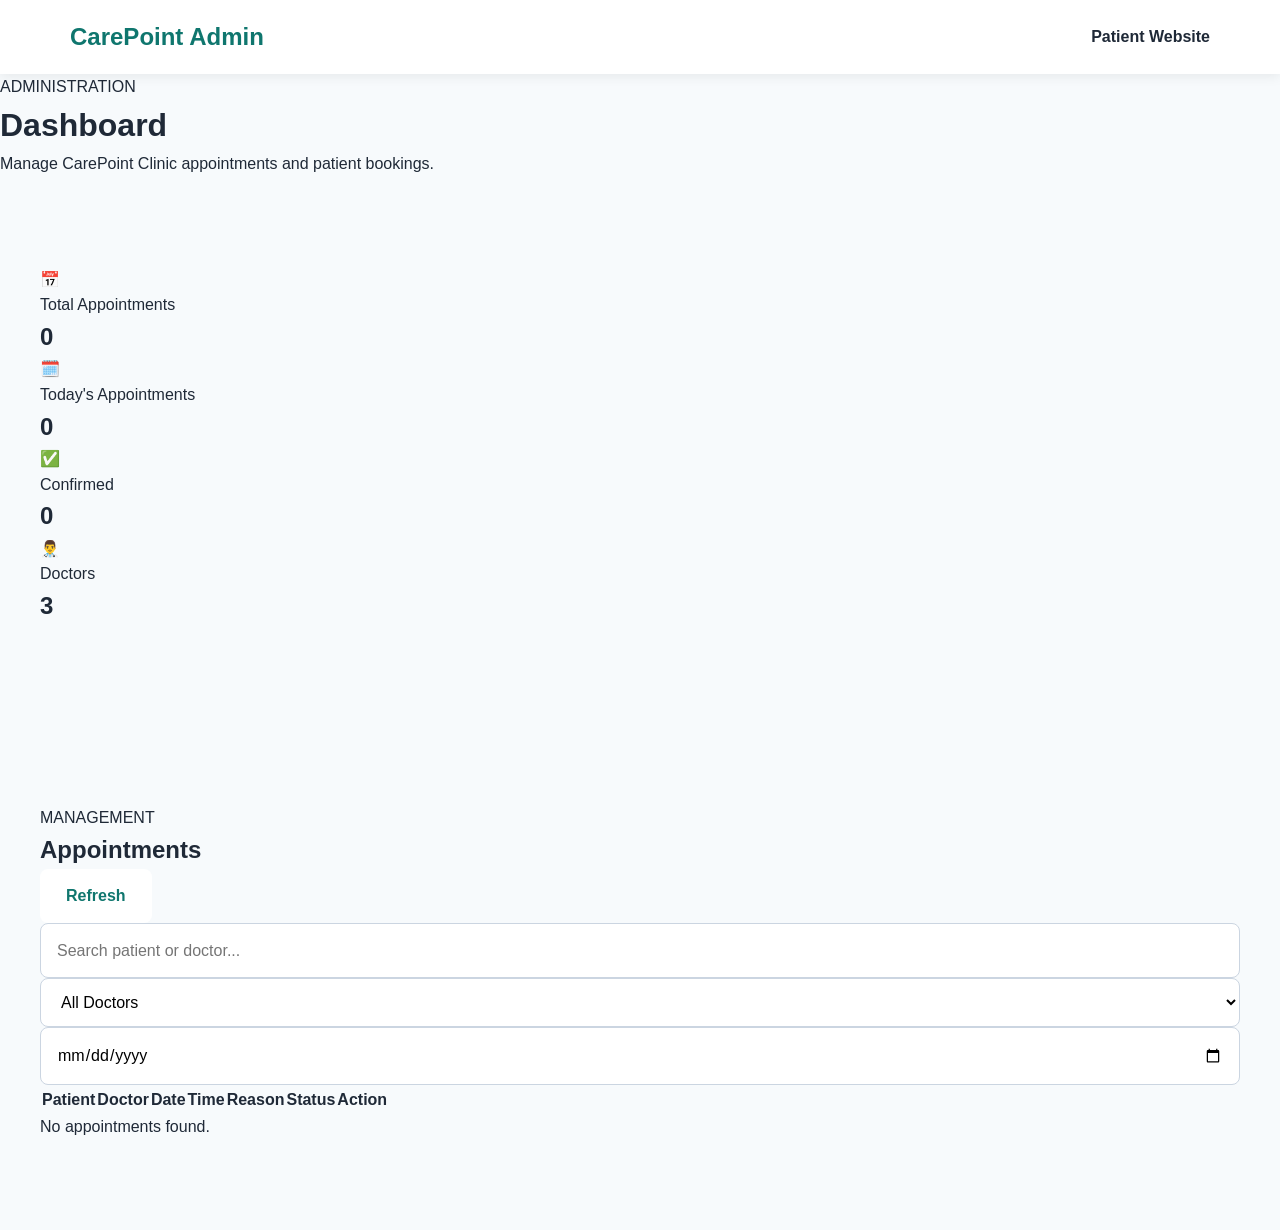
==== admin.html @ ac60ee18 "Connect admin dashboard to appointments" ====
<!DOCTYPE html>
<html lang="en">

<head>

    <meta charset="UTF-8">

    <meta
        name="viewport"
        content="width=device-width, initial-scale=1.0"
    >

    <title>CarePoint Admin Dashboard</title>

    <link
        rel="stylesheet"
        href="style.css"
    >

</head>


<body>


    <!-- ==========================================
         ADMIN NAVIGATION
    =========================================== -->

    <header>

        <nav class="navbar">

            <div class="logo">
                CarePoint Admin
            </div>


            <ul class="nav-links">

                <li>
                    <a href="index.html">
                        Patient Website
                    </a>
                </li>

            </ul>

        </nav>

    </header>



    <!-- ==========================================
         ADMIN DASHBOARD
    =========================================== -->

    <main class="admin-dashboard">


        <!-- PAGE HEADER -->

        <div class="admin-header">

            <div>

                <p>
                    ADMINISTRATION
                </p>

                <h1>
                    Dashboard
                </h1>

                <p>
                    Manage CarePoint Clinic appointments
                    and patient bookings.
                </p>

            </div>

        </div>



        <!-- ======================================
             STATISTICS
        ======================================= -->

        <section class="stats-grid">


            <!-- TOTAL -->

            <div class="stat-card">

                <div class="stat-icon">
                    📅
                </div>

                <div>

                    <p>
                        Total Appointments
                    </p>

                    <h2 id="total-appointments">
                        0
                    </h2>

                </div>

            </div>



            <!-- TODAY -->

            <div class="stat-card">

                <div class="stat-icon">
                    🗓️
                </div>

                <div>

                    <p>
                        Today's Appointments
                    </p>

                    <h2 id="today-appointments">
                        0
                    </h2>

                </div>

            </div>



            <!-- CONFIRMED -->

            <div class="stat-card">

                <div class="stat-icon">
                    ✅
                </div>

                <div>

                    <p>
                        Confirmed
                    </p>

                    <h2 id="confirmed-appointments">
                        0
                    </h2>

                </div>

            </div>



            <!-- DOCTORS -->

            <div class="stat-card">

                <div class="stat-icon">
                    👨‍⚕️
                </div>

                <div>

                    <p>
                        Doctors
                    </p>

                    <h2>
                        3
                    </h2>

                </div>

            </div>


        </section>



        <!-- ======================================
             APPOINTMENTS
        ======================================= -->

        <section class="admin-appointments">


            <div class="admin-section-header">

                <div>

                    <p>
                        MANAGEMENT
                    </p>

                    <h2>
                        Appointments
                    </h2>

                </div>


                <button
                    id="refresh-appointments"
                    class="btn"
                    type="button"
                >
                    Refresh
                </button>

            </div>



            <!-- SEARCH -->

            <div class="admin-controls">

                <input
                    type="text"
                    id="appointment-search"
                    placeholder="Search patient or doctor..."
                >


                <select id="doctor-filter">

                    <option value="">
                        All Doctors
                    </option>

                    <option value="Dr. Sarah Johnson">
                        Dr. Sarah Johnson
                    </option>

                    <option value="Dr. Michael Brown">
                        Dr. Michael Brown
                    </option>

                    <option value="Dr. Emily Williams">
                        Dr. Emily Williams
                    </option>

                </select>


                <input
                    type="date"
                    id="date-filter"
                >

            </div>



            <!-- APPOINTMENT TABLE -->

            <div class="table-container">

                <table>

                    <thead>

                        <tr>

                            <th>
                                Patient
                            </th>

                            <th>
                                Doctor
                            </th>

                            <th>
                                Date
                            </th>

                            <th>
                                Time
                            </th>

                            <th>
                                Reason
                            </th>

                            <th>
                                Status
                            </th>

                            <th>
                                Action
                            </th>

                        </tr>

                    </thead>


                    <tbody id="admin-appointments-list">

                    </tbody>

                </table>


                <div
                    id="admin-no-appointments"
                    class="admin-empty"
                >

                    <p>
                        No appointments found.
                    </p>

                </div>

            </div>


        </section>


    </main>



    <!-- ==========================================
         JAVASCRIPT
    =========================================== -->

    <script src="admin.js"></script>

</body>

</html>
---- style.css ----
/* ==============================
   GLOBAL
================================ */

* {
    margin: 0;
    padding: 0;
    box-sizing: border-box;
}

html {
    scroll-behavior: smooth;
}

body {
    font-family: Arial, Helvetica, sans-serif;
    line-height: 1.6;
    background: #f7fafc;
    color: #1f2937;
}

a {
    text-decoration: none;
    color: inherit;
}

button,
input,
select,
textarea {
    font: inherit;
}


/* ==============================
   NAVBAR
================================ */

header {
    background: white;
    position: sticky;
    top: 0;
    z-index: 1000;
    box-shadow: 0 2px 12px rgba(0, 0, 0, 0.08);
}

.navbar {
    max-width: 1200px;
    margin: auto;
    padding: 18px 30px;

    display: flex;
    align-items: center;
    justify-content: space-between;
}

.logo {
    font-size: 24px;
    font-weight: 800;
    color: #0f766e;
}

.nav-links {
    list-style: none;

    display: flex;
    gap: 28px;
}

.nav-links a {
    font-weight: 600;
    transition: 0.3s;
}

.nav-links a:hover {
    color: #0f766e;
}


/* ==============================
   HERO
================================ */

.hero {
    min-height: 620px;

    display: flex;
    align-items: center;

    background:
        linear-gradient(
            rgba(15, 118, 110, 0.88),
            rgba(13, 148, 136, 0.88)
        );

    color: white;
}

.hero-content {
    max-width: 1200px;
    width: 100%;
    margin: auto;
    padding: 80px 30px;
}

.hero-content p:first-child {
    font-size: 14px;
    font-weight: bold;
    letter-spacing: 2px;
    margin-bottom: 20px;
}

.hero h1 {
    font-size: clamp(42px, 7vw, 76px);
    line-height: 1.05;
    margin-bottom: 25px;
}

.hero-content p:nth-of-type(2) {
    max-width: 600px;
    font-size: 19px;
    margin-bottom: 35px;
}


/* ==============================
   BUTTON
================================ */

.btn {
    display: inline-block;

    padding: 14px 26px;

    border: none;
    border-radius: 8px;

    background: white;
    color: #0f766e;

    font-weight: 700;

    cursor: pointer;

    transition: 0.3s;
}

.btn:hover {
    transform: translateY(-2px);
    box-shadow: 0 8px 20px rgba(0, 0, 0, 0.15);
}


/* ==============================
   SECTIONS
================================ */

section {
    padding: 90px 30px;
}

section > * {
    max-width: 1200px;
    margin-left: auto;
    margin-right: auto;
}

.section-title {
    text-align: center;
    margin-bottom: 50px;
}

.section-title p {
    color: #0f766e;
    font-size: 13px;
    font-weight: 800;
    letter-spacing: 2px;
    margin-bottom: 8px;
}

.section-title h2 {
    font-size: 38px;
}


/* ==============================
   DOCTORS
================================ */

#doctors {
    background: white;
}

.doctors-grid {
    display: grid;

    grid-template-columns:
        repeat(3, 1fr);

    gap: 25px;
}

.doctor-card {
    padding: 30px;

    background: #f8fafc;

    border-radius: 14px;

    border: 1px solid #e5e7eb;

    transition: 0.3s;
}

.doctor-card:hover {
    transform: translateY(-6px);

    box-shadow:
        0 12px 30px rgba(0, 0, 0, 0.08);
}

.doctor-card h3 {
    font-size: 22px;
    margin-bottom: 10px;
}

.doctor-card p {
    margin-bottom: 7px;
    color: #64748b;
}


/* ==============================
   BOOKING
================================ */

#booking {
    background: #f1f5f9;
}

#booking-form {
    max-width: 850px;

    padding: 40px;

    background: white;

    border-radius: 16px;

    box-shadow:
        0 15px 40px rgba(0, 0, 0, 0.08);
}

#booking-form > div {
    margin-bottom: 22px;
}

label {
    display: block;

    margin-bottom: 8px;

    font-weight: 700;
}

input,
select,
textarea {
    width: 100%;

    padding: 14px 16px;

    border: 1px solid #cbd5e1;

    border-radius: 8px;

    outline: none;

    background: white;

    transition: 0.2s;
}

input:focus,
select:focus,
textarea:focus {
    border-color: #0f766e;

    box-shadow:
        0 0 0 3px rgba(15, 118, 110, 0.1);
}

textarea {
    min-height: 120px;
    resize: vertical;
}

#booking-form .btn {
    background: #0f766e;
    color: white;
    width: 100%;
}

#booking-form .btn:hover {
    background: #115e59;
}


/* ==============================
   APPOINTMENTS
================================ */

#appointments {
    background: white;
}

#appointments-list {
    max-width: 850px;
}

/* ==============================
   APPOINTMENT CARDS
================================ */

#appointments {
    background: #ffffff;
}

#appointments-list {
    max-width: 900px;
    margin: 0 auto;
}

.appointment-card {
    position: relative;

    padding: 30px;

    margin-bottom: 20px;

    background: #ffffff;

    border: 1px solid #e2e8f0;

    border-radius: 16px;

    box-shadow:
        0 8px 25px rgba(0, 0, 0, 0.06);

    transition:
        transform 0.25s ease,
        box-shadow 0.25s ease;
}

.appointment-card:hover {
    transform: translateY(-3px);

    box-shadow:
        0 14px 35px rgba(0, 0, 0, 0.09);
}


/* Appointment header */

.appointment-card h3 {
    margin-bottom: 18px;

    font-size: 24px;

    color: #0f172a;
}


/* Appointment information */

.appointment-card p {
    margin-bottom: 9px;

    color: #475569;
}

.appointment-card strong {
    color: #1e293b;
}


/* Status */

.appointment-status {
    display: inline-block;

    margin-bottom: 20px;

    padding: 6px 12px;

    border-radius: 999px;

    background: #dcfce7;

    color: #166534;

    font-size: 13px;

    font-weight: 700;
}


/* Buttons */

.appointment-card button {
    margin-top: 18px;

    padding: 10px 16px;

    border: none;

    border-radius: 8px;

    cursor: pointer;

    font-weight: 700;

    transition: 0.2s;
}

.appointment-card button:hover {
    transform: translateY(-2px);
}

.edit-btn {
    margin-right: 8px;

    background: #e0f2fe;

    color: #0369a1;
}

.cancel-btn {
    background: #fee2e2;

    color: #b91c1c;
}


/* Mobile */

@media (max-width: 600px) {

    .appointment-card {
        padding: 22px;
    }

    .appointment-card button {
        width: 100%;
        margin-right: 0;
    }

}

.appointment-card h3 {
    margin-bottom: 12px;

    font-size: 22px;
}

.appointment-card p {
    margin-bottom: 6px;

    color: #475569;
}


/* ==============================
   EDIT / CANCEL
================================ */

.edit-btn,
.cancel-btn {
    margin-top: 18px;
    margin-right: 8px;

    padding: 10px 16px;

    border: none;

    border-radius: 7px;

    cursor: pointer;

    font-weight: 600;
}

.edit-btn {
    background: #e0f2fe;
    color: #0369a1;
}

.cancel-btn {
    background: #fee2e2;
    color: #b91c1c;
}

.edit-btn:hover,
.cancel-btn:hover {
    transform: translateY(-1px);
}


/* ==============================
   RESPONSIVE
================================ */

@media (max-width: 800px) {

    .navbar {
        flex-direction: column;
        gap: 15px;
    }

    .nav-links {
        gap: 15px;
        flex-wrap: wrap;
        justify-content: center;
    }

    .hero {
        min-height: 520px;
    }

    .doctors-grid {
        grid-template-columns: 1fr;
    }

    section {
        padding: 65px 20px;
    }

    #booking-form {
        padding: 25px;
    }

}


@media (max-width: 500px) {

    .hero h1 {
        font-size: 42px;
    }

    .hero-content p:nth-of-type(2) {
        font-size: 16px;
    }

    .section-title h2 {
        font-size: 30px;
    }

    .nav-links {
        font-size: 14px;
    }

}/* ==============================
   FOOTER
================================ */

.footer {
    background: #0f172a;
    color: white;
    padding: 60px 30px 20px;
}

.footer-content {
    max-width: 1200px;
    margin: auto;

    display: grid;
    grid-template-columns: 2fr 1fr 1fr;
    gap: 50px;
}

.footer h3 {
    font-size: 24px;
    margin-bottom: 15px;
}

.footer h4 {
    margin-bottom: 15px;
}

.footer p {
    color: #cbd5e1;
    margin-bottom: 8px;
}

.footer-links {
    display: flex;
    flex-direction: column;
    gap: 8px;
}

.footer-links a {
    color: #cbd5e1;
    transition: 0.2s;
}

.footer-links a:hover {
    color: white;
}

.footer-bottom {
    max-width: 1200px;
    margin: 40px auto 0;

    padding-top: 20px;

    border-top: 1px solid #334155;

    text-align: center;
}

@media (max-width: 700px) {

    .footer-content {
        grid-template-columns: 1fr;
        gap: 30px;
    }

}/* ==============================
   CONFIRMATION MESSAGE
================================ */

.confirmation-message {
    max-width: 850px;

    margin: 0 auto 40px;

    padding: 25px;

    background: #ecfdf5;

    border: 1px solid #a7f3d0;

    border-left: 5px solid #059669;

    border-radius: 10px;

    color: #065f46;

    display: none;
}

.confirmation-message.show {
    display: block;
}

.confirmation-message h3 {
    margin-bottom: 10px;
    font-size: 22px;
}

.confirmation-message p {
    margin-bottom: 6px;
}.error-message {
    display: block;
    margin-top: 6px;
    font-size: 13px;
    color: #dc2626;
}

.input-error {
    border-color: #dc2626 !important;
}

.input-success {
    border-color: #16a34a !important;
}/* ==============================
   DOCTORS SECTION
================================ */

.doctors-section {
    padding: 90px 8%;
    background: #f8fafc;
}

.section-description {
    max-width: 600px;
    margin: 10px auto 0;
    color: #64748b;
}


/* Doctors grid */

.doctors-grid {
    display: grid;

    grid-template-columns:
        repeat(3, 1fr);

    gap: 25px;

    max-width: 1100px;

    margin: 50px auto 0;
}


/* Doctor card */

.doctor-card {
    background: #ffffff;

    padding: 30px;

    border-radius: 18px;

    border: 1px solid #e2e8f0;

    box-shadow:
        0 10px 30px
        rgba(0, 0, 0, 0.05);

    transition:
        transform 0.25s ease,
        box-shadow 0.25s ease;
}

.doctor-card:hover {

    transform:
        translateY(-6px);

    box-shadow:
        0 18px 40px
        rgba(0, 0, 0, 0.10);
}


/* Doctor icon */

.doctor-icon {

    width: 70px;

    height: 70px;

    display: flex;

    align-items: center;

    justify-content: center;

    margin-bottom: 20px;

    border-radius: 50%;

    background: #e0f2fe;

    font-size: 35px;
}


/* Doctor name */

.doctor-card h3 {

    margin-bottom: 6px;

    font-size: 22px;

    color: #0f172a;
}


/* Specialty */

.doctor-specialty {

    margin-bottom: 20px;

    font-weight: 600;

    color: #0284c7;
}


/* Doctor details */

.doctor-details {

    margin-bottom: 25px;
}

.doctor-details p {

    margin-bottom: 10px;

    color: #475569;

    font-size: 14px;
}


/* Book button */

.doctor-button {

    display: inline-block;

    padding: 11px 18px;

    border-radius: 8px;

    text-decoration: none;

    background: #0284c7;

    color: white;

    font-weight: 600;

    transition: 0.2s ease;
}

.doctor-button:hover {

    transform:
        translateY(-2px);

    background: #0369a1;
}


/* Mobile */

@media (max-width: 900px) {

    .doctors-grid {

        grid-template-columns:
            repeat(2, 1fr);

    }

}


@media (max-width: 600px) {

    .doctors-section {

        padding: 70px 5%;

    }

    .doctors-grid {

        grid-template-columns:
            1fr;

    }

    .doctor-card {

        padding: 25px;

    }

}
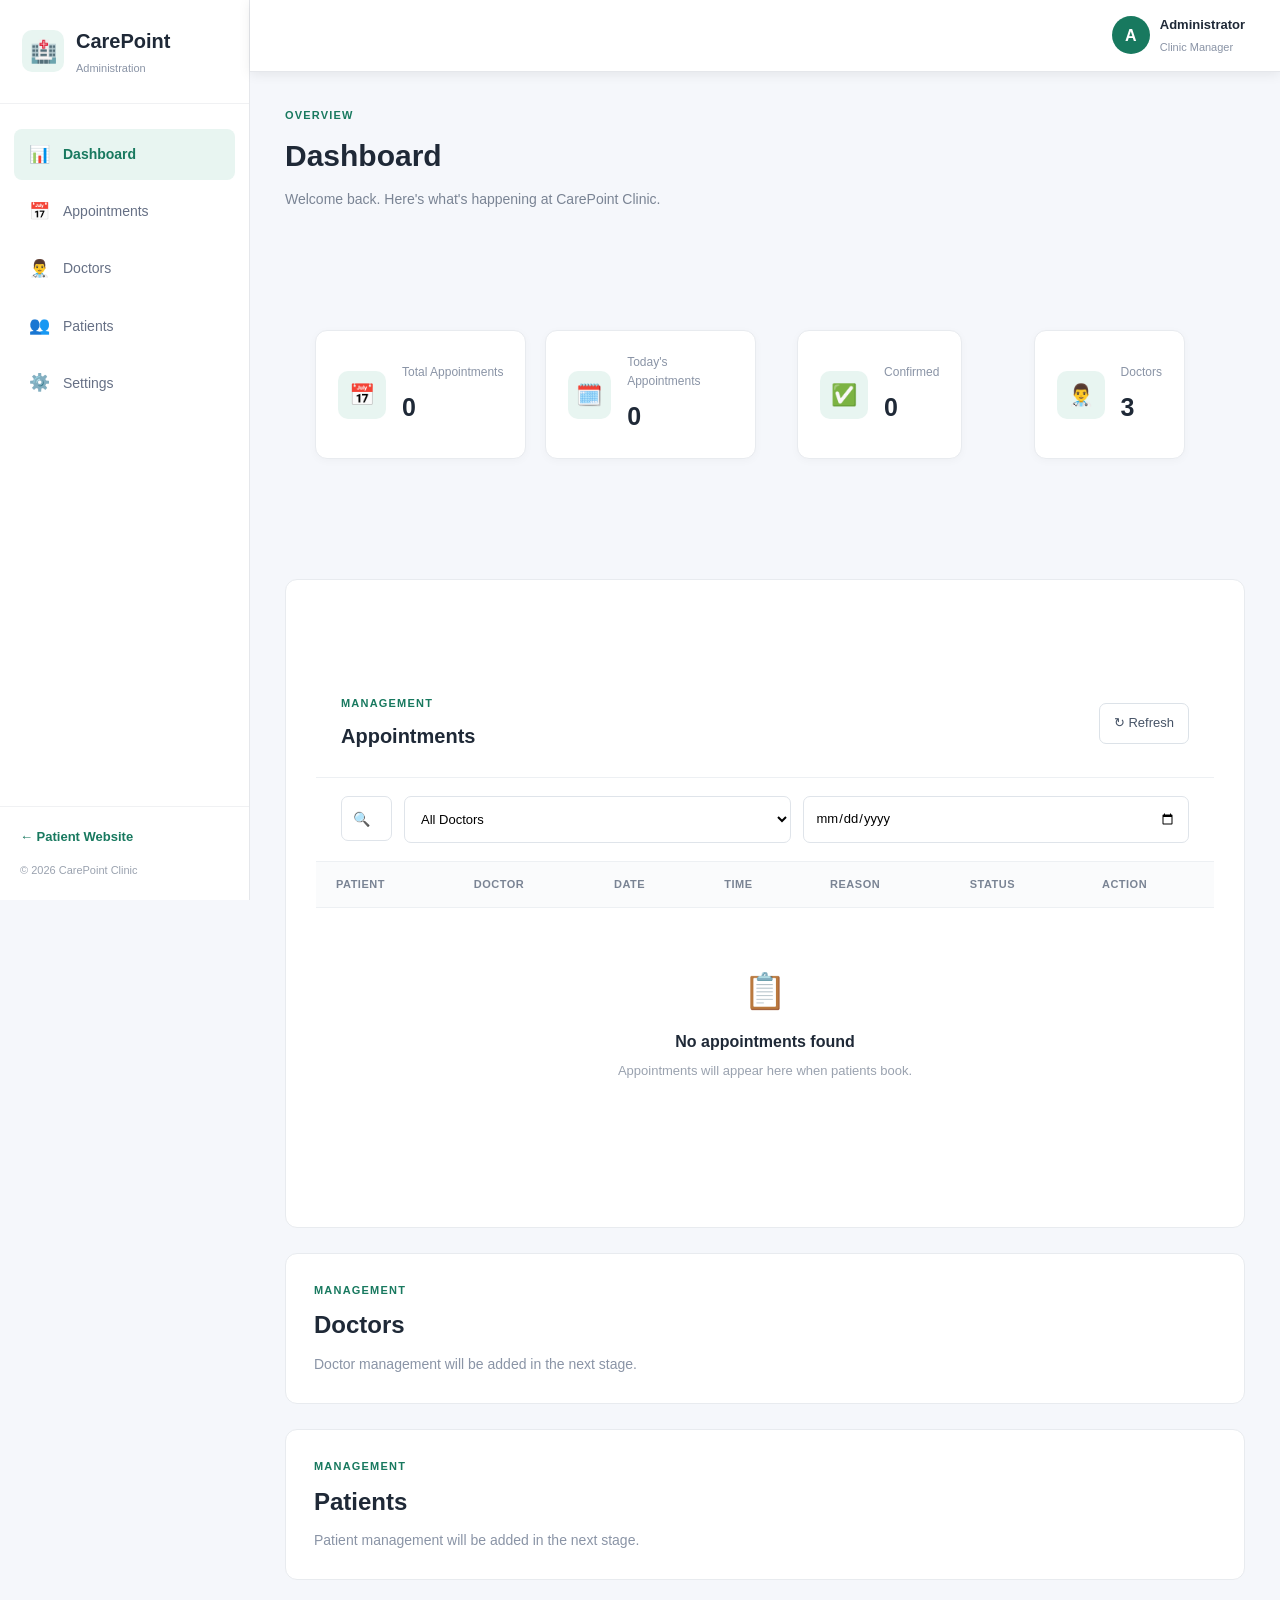
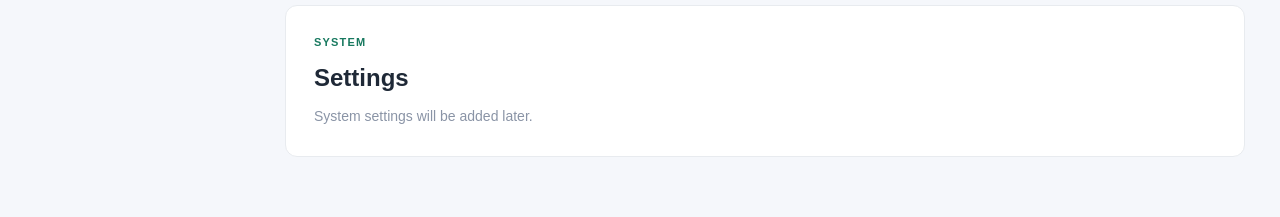
==== commit e76fdb90: "Add interactive admin navigation" ====
--- a/admin.html
+++ b/admin.html
@@ -10,7 +10,9 @@
         content="width=device-width, initial-scale=1.0"
     >
 
-    <title>CarePoint Admin Dashboard</title>
+    <title>
+        CarePoint Admin Dashboard
+    </title>
 
     <link
         rel="stylesheet"
@@ -20,319 +22,598 @@
 </head>
 
 
-<body>
+<body class="admin-page">
 
 
     <!-- ==========================================
-         ADMIN NAVIGATION
+         ADMIN LAYOUT
     =========================================== -->
 
-    <header>
-
-        <nav class="navbar">
-
-            <div class="logo">
-                CarePoint Admin
+    <div class="admin-layout">
+
+
+        <!-- ======================================
+             SIDEBAR
+        ======================================= -->
+
+        <aside class="admin-sidebar">
+
+
+            <!-- LOGO -->
+
+            <div class="admin-logo">
+
+                <div class="admin-logo-icon">
+                    🏥
+                </div>
+
+                <div>
+
+                    <h2>
+                        CarePoint
+                    </h2>
+
+                    <span>
+                        Administration
+                    </span>
+
+                </div>
+
             </div>
 
 
-            <ul class="nav-links">
-
-                <li>
-                    <a href="index.html">
-                        Patient Website
-                    </a>
-                </li>
-
-            </ul>
-
-        </nav>
-
-    </header>
-
-
-
-    <!-- ==========================================
-         ADMIN DASHBOARD
-    =========================================== -->
-
-    <main class="admin-dashboard">
-
-
-        <!-- PAGE HEADER -->
-
-        <div class="admin-header">
-
-            <div>
+
+            <!-- NAVIGATION -->
+
+            <nav class="admin-nav">
+
+
+                <a
+                    href="#dashboard"
+                    class="admin-nav-link active"
+                >
+
+                    <span>
+                        📊
+                    </span>
+
+                    Dashboard
+
+                </a>
+
+
+                <a
+                    href="#appointments"
+                    class="admin-nav-link"
+                >
+
+                    <span>
+                        📅
+                    </span>
+
+                    Appointments
+
+                </a>
+
+
+                <a
+                    href="#doctors"
+                    class="admin-nav-link"
+                >
+
+                    <span>
+                        👨‍⚕️
+                    </span>
+
+                    Doctors
+
+                </a>
+
+
+                <a
+                    href="#patients"
+                    class="admin-nav-link"
+                >
+
+                    <span>
+                        👥
+                    </span>
+
+                    Patients
+
+                </a>
+
+
+                <a
+                    href="#settings"
+                    class="admin-nav-link"
+                >
+
+                    <span>
+                        ⚙️
+                    </span>
+
+                    Settings
+
+                </a>
+
+
+            </nav>
+
+
+
+            <!-- SIDEBAR BOTTOM -->
+
+            <div class="admin-sidebar-bottom">
+
+                <a
+                    href="index.html"
+                    class="patient-site-link"
+                >
+
+                    ← Patient Website
+
+                </a>
+
 
                 <p>
-                    ADMINISTRATION
+                    © 2026 CarePoint Clinic
                 </p>
 
-                <h1>
-                    Dashboard
-                </h1>
-
-                <p>
-                    Manage CarePoint Clinic appointments
-                    and patient bookings.
-                </p>
-
             </div>
 
-        </div>
+
+        </aside>
 
 
 
         <!-- ======================================
-             STATISTICS
+             MAIN CONTENT
         ======================================= -->
 
-        <section class="stats-grid">
-
-
-            <!-- TOTAL -->
-
-            <div class="stat-card">
-
-                <div class="stat-icon">
-                    📅
+        <main class="admin-main">
+
+
+            <!-- ==================================
+                 TOP BAR
+            =================================== -->
+
+            <header class="admin-topbar">
+
+
+                <div>
+
+                    <button
+                        class="mobile-menu-button"
+                        type="button"
+                    >
+                        ☰
+                    </button>
+
                 </div>
 
-                <div>
-
-                    <p>
-                        Total Appointments
-                    </p>
-
-                    <h2 id="total-appointments">
-                        0
-                    </h2>
+
+                <div class="admin-profile">
+
+                    <div class="admin-avatar">
+                        A
+                    </div>
+
+                    <div>
+
+                        <strong>
+                            Administrator
+                        </strong>
+
+                        <span>
+                            Clinic Manager
+                        </span>
+
+                    </div>
 
                 </div>
 
-            </div>
-
-
-
-            <!-- TODAY -->
-
-            <div class="stat-card">
-
-                <div class="stat-icon">
-                    🗓️
+
+            </header>
+
+
+
+            <!-- ==================================
+                 DASHBOARD CONTENT
+            =================================== -->
+
+            <div
+                id="dashboard"
+                class="admin-content"
+            >
+
+
+                <!-- PAGE INTRO -->
+
+                <div class="admin-welcome">
+
+                    <div>
+
+                        <p class="admin-label">
+                            OVERVIEW
+                        </p>
+
+                        <h1>
+                            Dashboard
+                        </h1>
+
+                        <p>
+                            Welcome back. Here's what's
+                            happening at CarePoint Clinic.
+                        </p>
+
+                    </div>
+
                 </div>
 
-                <div>
-
-                    <p>
-                        Today's Appointments
-                    </p>
-
-                    <h2 id="today-appointments">
-                        0
-                    </h2>
-
-                </div>
-
-            </div>
-
-
-
-            <!-- CONFIRMED -->
-
-            <div class="stat-card">
-
-                <div class="stat-icon">
-                    ✅
-                </div>
-
-                <div>
-
-                    <p>
-                        Confirmed
-                    </p>
-
-                    <h2 id="confirmed-appointments">
-                        0
-                    </h2>
-
-                </div>
-
-            </div>
-
-
-
-            <!-- DOCTORS -->
-
-            <div class="stat-card">
-
-                <div class="stat-icon">
-                    👨‍⚕️
-                </div>
-
-                <div>
-
-                    <p>
-                        Doctors
-                    </p>
-
-                    <h2>
-                        3
-                    </h2>
-
-                </div>
-
-            </div>
-
-
-        </section>
-
-
-
-        <!-- ======================================
-             APPOINTMENTS
-        ======================================= -->
-
-        <section class="admin-appointments">
-
-
-            <div class="admin-section-header">
-
-                <div>
-
-                    <p>
+
+
+                <!-- ==================================
+                     STATISTICS
+                =================================== -->
+
+                <section class="stats-grid">
+
+
+                    <!-- TOTAL -->
+
+                    <div class="stat-card">
+
+                        <div class="stat-card-icon">
+                            📅
+                        </div>
+
+                        <div class="stat-card-info">
+
+                            <span>
+                                Total Appointments
+                            </span>
+
+                            <h2 id="total-appointments">
+                                0
+                            </h2>
+
+                        </div>
+
+                    </div>
+
+
+
+                    <!-- TODAY -->
+
+                    <div class="stat-card">
+
+                        <div class="stat-card-icon">
+                            🗓️
+                        </div>
+
+                        <div class="stat-card-info">
+
+                            <span>
+                                Today's Appointments
+                            </span>
+
+                            <h2 id="today-appointments">
+                                0
+                            </h2>
+
+                        </div>
+
+                    </div>
+
+
+
+                    <!-- CONFIRMED -->
+
+                    <div class="stat-card">
+
+                        <div class="stat-card-icon">
+                            ✅
+                        </div>
+
+                        <div class="stat-card-info">
+
+                            <span>
+                                Confirmed
+                            </span>
+
+                            <h2 id="confirmed-appointments">
+                                0
+                            </h2>
+
+                        </div>
+
+                    </div>
+
+
+
+                    <!-- DOCTORS -->
+
+                    <div class="stat-card">
+
+                        <div class="stat-card-icon">
+                            👨‍⚕️
+                        </div>
+
+                        <div class="stat-card-info">
+
+                            <span>
+                                Doctors
+                            </span>
+
+                            <h2>
+                                3
+                            </h2>
+
+                        </div>
+
+                    </div>
+
+
+                </section>
+
+
+
+                <!-- ==================================
+                     APPOINTMENTS
+                =================================== -->
+
+                <section
+                    id="appointments"
+                    class="admin-panel"
+                >
+
+
+                    <!-- PANEL HEADER -->
+
+                    <div class="admin-panel-header">
+
+                        <div>
+
+                            <p class="admin-label">
+                                MANAGEMENT
+                            </p>
+
+                            <h2>
+                                Appointments
+                            </h2>
+
+                        </div>
+
+
+                        <button
+                            id="refresh-appointments"
+                            class="admin-refresh-btn"
+                            type="button"
+                        >
+                            ↻ Refresh
+                        </button>
+
+                    </div>
+
+
+
+                    <!-- CONTROLS -->
+
+                    <div class="admin-controls">
+
+
+                        <div class="search-box">
+
+                            <span>
+                                🔍
+                            </span>
+
+                            <input
+                                type="text"
+                                id="appointment-search"
+                                placeholder="Search patient, doctor or reason..."
+                            >
+
+                        </div>
+
+
+                        <select
+                            id="doctor-filter"
+                        >
+
+                            <option value="">
+                                All Doctors
+                            </option>
+
+                            <option value="Dr. Sarah Johnson">
+                                Dr. Sarah Johnson
+                            </option>
+
+                            <option value="Dr. Michael Brown">
+                                Dr. Michael Brown
+                            </option>
+
+                            <option value="Dr. Emily Williams">
+                                Dr. Emily Williams
+                            </option>
+
+                        </select>
+
+
+                        <input
+                            type="date"
+                            id="date-filter"
+                        >
+
+
+                    </div>
+
+
+
+                    <!-- TABLE -->
+
+                    <div class="table-container">
+
+                        <table>
+
+                            <thead>
+
+                                <tr>
+
+                                    <th>
+                                        Patient
+                                    </th>
+
+                                    <th>
+                                        Doctor
+                                    </th>
+
+                                    <th>
+                                        Date
+                                    </th>
+
+                                    <th>
+                                        Time
+                                    </th>
+
+                                    <th>
+                                        Reason
+                                    </th>
+
+                                    <th>
+                                        Status
+                                    </th>
+
+                                    <th>
+                                        Action
+                                    </th>
+
+                                </tr>
+
+                            </thead>
+
+
+                            <tbody
+                                id="admin-appointments-list"
+                            >
+
+                            </tbody>
+
+                        </table>
+
+
+                        <div
+                            id="admin-no-appointments"
+                            class="admin-empty"
+                        >
+
+                            <div>
+                                📋
+                            </div>
+
+                            <h3>
+                                No appointments found
+                            </h3>
+
+                            <p>
+                                Appointments will appear
+                                here when patients book.
+                            </p>
+
+                        </div>
+
+                    </div>
+
+
+                </section>
+
+
+
+                <!-- ==================================
+                     DOCTORS
+                =================================== -->
+
+                <section
+                    id="doctors"
+                    class="admin-panel admin-coming-soon"
+                >
+
+                    <p class="admin-label">
                         MANAGEMENT
                     </p>
 
                     <h2>
-                        Appointments
+                        Doctors
                     </h2>
 
-                </div>
-
-
-                <button
-                    id="refresh-appointments"
-                    class="btn"
-                    type="button"
-                >
-                    Refresh
-                </button>
+                    <p>
+                        Doctor management will be added
+                        in the next stage.
+                    </p>
+
+                </section>
+
+
+
+                <!-- ==================================
+                     PATIENTS
+                =================================== -->
+
+                <section
+                    id="patients"
+                    class="admin-panel admin-coming-soon"
+                >
+
+                    <p class="admin-label">
+                        MANAGEMENT
+                    </p>
+
+                    <h2>
+                        Patients
+                    </h2>
+
+                    <p>
+                        Patient management will be added
+                        in the next stage.
+                    </p>
+
+                </section>
+
+
+
+                <!-- ==================================
+                     SETTINGS
+                =================================== -->
+
+                <section
+                    id="settings"
+                    class="admin-panel admin-coming-soon"
+                >
+
+                    <p class="admin-label">
+                        SYSTEM
+                    </p>
+
+                    <h2>
+                        Settings
+                    </h2>
+
+                    <p>
+                        System settings will be added
+                        later.
+                    </p>
+
+                </section>
+
 
             </div>
 
 
-
-            <!-- SEARCH -->
-
-            <div class="admin-controls">
-
-                <input
-                    type="text"
-                    id="appointment-search"
-                    placeholder="Search patient or doctor..."
-                >
-
-
-                <select id="doctor-filter">
-
-                    <option value="">
-                        All Doctors
-                    </option>
-
-                    <option value="Dr. Sarah Johnson">
-                        Dr. Sarah Johnson
-                    </option>
-
-                    <option value="Dr. Michael Brown">
-                        Dr. Michael Brown
-                    </option>
-
-                    <option value="Dr. Emily Williams">
-                        Dr. Emily Williams
-                    </option>
-
-                </select>
-
-
-                <input
-                    type="date"
-                    id="date-filter"
-                >
-
-            </div>
-
-
-
-            <!-- APPOINTMENT TABLE -->
-
-            <div class="table-container">
-
-                <table>
-
-                    <thead>
-
-                        <tr>
-
-                            <th>
-                                Patient
-                            </th>
-
-                            <th>
-                                Doctor
-                            </th>
-
-                            <th>
-                                Date
-                            </th>
-
-                            <th>
-                                Time
-                            </th>
-
-                            <th>
-                                Reason
-                            </th>
-
-                            <th>
-                                Status
-                            </th>
-
-                            <th>
-                                Action
-                            </th>
-
-                        </tr>
-
-                    </thead>
-
-
-                    <tbody id="admin-appointments-list">
-
-                    </tbody>
-
-                </table>
-
-
-                <div
-                    id="admin-no-appointments"
-                    class="admin-empty"
-                >
-
-                    <p>
-                        No appointments found.
-                    </p>
-
-                </div>
-
-            </div>
-
-
-        </section>
-
-
-    </main>
+        </main>
+
+
+    </div>
 
 
 
--- a/style.css
+++ b/style.css
@@ -1,870 +1,1941 @@
-/* ==============================
-   GLOBAL
-================================ */
-
-* {
-    margin: 0;
-    padding: 0;
-    box-sizing: border-box;
-}
-
-html {
-    scroll-behavior: smooth;
-}
-
-body {
-    font-family: Arial, Helvetica, sans-serif;
-    line-height: 1.6;
-    background: #f7fafc;
-    color: #1f2937;
-}
-
-a {
-    text-decoration: none;
-    color: inherit;
-}
-
-button,
-input,
-select,
-textarea {
-    font: inherit;
-}
-
-
-/* ==============================
-   NAVBAR
-================================ */
-
-header {
-    background: white;
-    position: sticky;
-    top: 0;
-    z-index: 1000;
-    box-shadow: 0 2px 12px rgba(0, 0, 0, 0.08);
-}
-
-.navbar {
-    max-width: 1200px;
-    margin: auto;
-    padding: 18px 30px;
-
-    display: flex;
-    align-items: center;
-    justify-content: space-between;
-}
-
-.logo {
-    font-size: 24px;
-    font-weight: 800;
-    color: #0f766e;
-}
-
-.nav-links {
-    list-style: none;
-
-    display: flex;
-    gap: 28px;
-}
-
-.nav-links a {
-    font-weight: 600;
-    transition: 0.3s;
-}
-
-.nav-links a:hover {
-    color: #0f766e;
-}
-
-
-/* ==============================
-   HERO
-================================ */
-
-.hero {
-    min-height: 620px;
-
-    display: flex;
-    align-items: center;
-
-    background:
-        linear-gradient(
-            rgba(15, 118, 110, 0.88),
-            rgba(13, 148, 136, 0.88)
-        );
-
-    color: white;
-}
-
-.hero-content {
-    max-width: 1200px;
-    width: 100%;
-    margin: auto;
-    padding: 80px 30px;
-}
-
-.hero-content p:first-child {
-    font-size: 14px;
-    font-weight: bold;
-    letter-spacing: 2px;
-    margin-bottom: 20px;
-}
-
-.hero h1 {
-    font-size: clamp(42px, 7vw, 76px);
-    line-height: 1.05;
-    margin-bottom: 25px;
-}
-
-.hero-content p:nth-of-type(2) {
-    max-width: 600px;
-    font-size: 19px;
-    margin-bottom: 35px;
-}
-
-
-/* ==============================
-   BUTTON
-================================ */
-
-.btn {
-    display: inline-block;
-
-    padding: 14px 26px;
-
-    border: none;
-    border-radius: 8px;
-
-    background: white;
-    color: #0f766e;
-
-    font-weight: 700;
-
-    cursor: pointer;
-
-    transition: 0.3s;
-}
-
-.btn:hover {
-    transform: translateY(-2px);
-    box-shadow: 0 8px 20px rgba(0, 0, 0, 0.15);
-}
-
-
-/* ==============================
-   SECTIONS
-================================ */
-
-section {
-    padding: 90px 30px;
-}
-
-section > * {
-    max-width: 1200px;
-    margin-left: auto;
-    margin-right: auto;
-}
-
-.section-title {
-    text-align: center;
-    margin-bottom: 50px;
-}
-
-.section-title p {
-    color: #0f766e;
-    font-size: 13px;
-    font-weight: 800;
-    letter-spacing: 2px;
-    margin-bottom: 8px;
-}
-
-.section-title h2 {
-    font-size: 38px;
-}
-
-
-/* ==============================
-   DOCTORS
-================================ */
-
-#doctors {
-    background: white;
-}
-
-.doctors-grid {
-    display: grid;
-
-    grid-template-columns:
-        repeat(3, 1fr);
-
-    gap: 25px;
-}
-
-.doctor-card {
-    padding: 30px;
-
-    background: #f8fafc;
-
-    border-radius: 14px;
-
-    border: 1px solid #e5e7eb;
-
-    transition: 0.3s;
-}
-
-.doctor-card:hover {
-    transform: translateY(-6px);
-
-    box-shadow:
-        0 12px 30px rgba(0, 0, 0, 0.08);
-}
-
-.doctor-card h3 {
-    font-size: 22px;
-    margin-bottom: 10px;
-}
-
-.doctor-card p {
-    margin-bottom: 7px;
-    color: #64748b;
-}
-
-
-/* ==============================
-   BOOKING
-================================ */
-
-#booking {
-    background: #f1f5f9;
-}
-
-#booking-form {
-    max-width: 850px;
-
-    padding: 40px;
-
-    background: white;
-
-    border-radius: 16px;
-
-    box-shadow:
-        0 15px 40px rgba(0, 0, 0, 0.08);
-}
-
-#booking-form > div {
-    margin-bottom: 22px;
-}
-
-label {
-    display: block;
-
-    margin-bottom: 8px;
-
-    font-weight: 700;
-}
-
-input,
-select,
-textarea {
-    width: 100%;
-
-    padding: 14px 16px;
-
-    border: 1px solid #cbd5e1;
-
-    border-radius: 8px;
-
-    outline: none;
-
-    background: white;
-
-    transition: 0.2s;
-}
-
-input:focus,
-select:focus,
-textarea:focus {
-    border-color: #0f766e;
-
-    box-shadow:
-        0 0 0 3px rgba(15, 118, 110, 0.1);
-}
-
-textarea {
-    min-height: 120px;
-    resize: vertical;
-}
-
-#booking-form .btn {
-    background: #0f766e;
-    color: white;
-    width: 100%;
-}
-
-#booking-form .btn:hover {
-    background: #115e59;
-}
-
-
-/* ==============================
-   APPOINTMENTS
-================================ */
-
-#appointments {
-    background: white;
-}
-
-#appointments-list {
-    max-width: 850px;
-}
-
-/* ==============================
-   APPOINTMENT CARDS
-================================ */
-
-#appointments {
-    background: #ffffff;
-}
-
-#appointments-list {
-    max-width: 900px;
-    margin: 0 auto;
-}
-
-.appointment-card {
-    position: relative;
-
-    padding: 30px;
-
-    margin-bottom: 20px;
-
-    background: #ffffff;
-
-    border: 1px solid #e2e8f0;
-
-    border-radius: 16px;
-
-    box-shadow:
-        0 8px 25px rgba(0, 0, 0, 0.06);
-
-    transition:
-        transform 0.25s ease,
-        box-shadow 0.25s ease;
-}
-
-.appointment-card:hover {
-    transform: translateY(-3px);
-
-    box-shadow:
-        0 14px 35px rgba(0, 0, 0, 0.09);
-}
-
-
-/* Appointment header */
-
-.appointment-card h3 {
-    margin-bottom: 18px;
-
-    font-size: 24px;
-
-    color: #0f172a;
-}
-
-
-/* Appointment information */
-
-.appointment-card p {
-    margin-bottom: 9px;
-
-    color: #475569;
-}
-
-.appointment-card strong {
-    color: #1e293b;
-}
-
-
-/* Status */
-
-.appointment-status {
-    display: inline-block;
-
-    margin-bottom: 20px;
-
-    padding: 6px 12px;
-
-    border-radius: 999px;
-
-    background: #dcfce7;
-
-    color: #166534;
-
-    font-size: 13px;
-
-    font-weight: 700;
-}
-
-
-/* Buttons */
-
-.appointment-card button {
-    margin-top: 18px;
-
-    padding: 10px 16px;
-
-    border: none;
-
-    border-radius: 8px;
-
-    cursor: pointer;
-
-    font-weight: 700;
-
-    transition: 0.2s;
-}
-
-.appointment-card button:hover {
-    transform: translateY(-2px);
-}
-
-.edit-btn {
-    margin-right: 8px;
-
-    background: #e0f2fe;
-
-    color: #0369a1;
-}
-
-.cancel-btn {
-    background: #fee2e2;
-
-    color: #b91c1c;
-}
-
-
-/* Mobile */
-
-@media (max-width: 600px) {
-
-    .appointment-card {
-        padding: 22px;
-    }
-
-    .appointment-card button {
-        width: 100%;
-        margin-right: 0;
-    }
-
-}
-
-.appointment-card h3 {
-    margin-bottom: 12px;
-
-    font-size: 22px;
-}
-
-.appointment-card p {
-    margin-bottom: 6px;
-
-    color: #475569;
-}
-
-
-/* ==============================
-   EDIT / CANCEL
-================================ */
-
-.edit-btn,
-.cancel-btn {
-    margin-top: 18px;
-    margin-right: 8px;
-
-    padding: 10px 16px;
-
-    border: none;
-
-    border-radius: 7px;
-
-    cursor: pointer;
-
-    font-weight: 600;
-}
-
-.edit-btn {
-    background: #e0f2fe;
-    color: #0369a1;
-}
-
-.cancel-btn {
-    background: #fee2e2;
-    color: #b91c1c;
-}
-
-.edit-btn:hover,
-.cancel-btn:hover {
-    transform: translateY(-1px);
-}
-
-
-/* ==============================
-   RESPONSIVE
-================================ */
-
-@media (max-width: 800px) {
-
-    .navbar {
-        flex-direction: column;
-        gap: 15px;
-    }
-
-    .nav-links {
-        gap: 15px;
-        flex-wrap: wrap;
-        justify-content: center;
-    }
-
-    .hero {
-        min-height: 520px;
-    }
-
-    .doctors-grid {
-        grid-template-columns: 1fr;
-    }
-
-    section {
-        padding: 65px 20px;
-    }
-
-    #booking-form {
-        padding: 25px;
-    }
-
-}
-
-
-@media (max-width: 500px) {
-
-    .hero h1 {
-        font-size: 42px;
-    }
-
-    .hero-content p:nth-of-type(2) {
-        font-size: 16px;
-    }
-
-    .section-title h2 {
-        font-size: 30px;
-    }
-
-    .nav-links {
-        font-size: 14px;
-    }
-
-}/* ==============================
-   FOOTER
-================================ */
-
-.footer {
-    background: #0f172a;
-    color: white;
-    padding: 60px 30px 20px;
-}
-
-.footer-content {
-    max-width: 1200px;
-    margin: auto;
-
-    display: grid;
-    grid-template-columns: 2fr 1fr 1fr;
-    gap: 50px;
-}
-
-.footer h3 {
-    font-size: 24px;
-    margin-bottom: 15px;
-}
-
-.footer h4 {
-    margin-bottom: 15px;
-}
-
-.footer p {
-    color: #cbd5e1;
-    margin-bottom: 8px;
-}
-
-.footer-links {
-    display: flex;
-    flex-direction: column;
-    gap: 8px;
-}
-
-.footer-links a {
-    color: #cbd5e1;
-    transition: 0.2s;
-}
-
-.footer-links a:hover {
-    color: white;
-}
-
-.footer-bottom {
-    max-width: 1200px;
-    margin: 40px auto 0;
-
-    padding-top: 20px;
-
-    border-top: 1px solid #334155;
-
-    text-align: center;
-}
-
-@media (max-width: 700px) {
-
-    .footer-content {
-        grid-template-columns: 1fr;
-        gap: 30px;
-    }
-
-}/* ==============================
-   CONFIRMATION MESSAGE
-================================ */
-
-.confirmation-message {
-    max-width: 850px;
-
-    margin: 0 auto 40px;
-
-    padding: 25px;
-
-    background: #ecfdf5;
-
-    border: 1px solid #a7f3d0;
-
-    border-left: 5px solid #059669;
-
-    border-radius: 10px;
-
-    color: #065f46;
-
-    display: none;
-}
-
-.confirmation-message.show {
-    display: block;
-}
-
-.confirmation-message h3 {
-    margin-bottom: 10px;
-    font-size: 22px;
-}
-
-.confirmation-message p {
-    margin-bottom: 6px;
-}.error-message {
-    display: block;
-    margin-top: 6px;
-    font-size: 13px;
-    color: #dc2626;
-}
-
-.input-error {
-    border-color: #dc2626 !important;
-}
-
-.input-success {
-    border-color: #16a34a !important;
-}/* ==============================
-   DOCTORS SECTION
-================================ */
-
-.doctors-section {
-    padding: 90px 8%;
-    background: #f8fafc;
-}
-
-.section-description {
-    max-width: 600px;
-    margin: 10px auto 0;
-    color: #64748b;
-}
-
-
-/* Doctors grid */
-
-.doctors-grid {
-    display: grid;
-
-    grid-template-columns:
-        repeat(3, 1fr);
-
-    gap: 25px;
-
-    max-width: 1100px;
-
-    margin: 50px auto 0;
-}
-
-
-/* Doctor card */
-
-.doctor-card {
-    background: #ffffff;
-
-    padding: 30px;
-
-    border-radius: 18px;
-
-    border: 1px solid #e2e8f0;
-
-    box-shadow:
-        0 10px 30px
-        rgba(0, 0, 0, 0.05);
-
-    transition:
-        transform 0.25s ease,
-        box-shadow 0.25s ease;
-}
-
-.doctor-card:hover {
-
-    transform:
-        translateY(-6px);
-
-    box-shadow:
-        0 18px 40px
-        rgba(0, 0, 0, 0.10);
-}
-
-
-/* Doctor icon */
-
-.doctor-icon {
-
-    width: 70px;
-
-    height: 70px;
-
-    display: flex;
-
-    align-items: center;
-
-    justify-content: center;
-
-    margin-bottom: 20px;
-
-    border-radius: 50%;
-
-    background: #e0f2fe;
-
-    font-size: 35px;
-}
-
-
-/* Doctor name */
-
-.doctor-card h3 {
-
-    margin-bottom: 6px;
-
-    font-size: 22px;
-
-    color: #0f172a;
-}
-
-
-/* Specialty */
-
-.doctor-specialty {
-
-    margin-bottom: 20px;
-
-    font-weight: 600;
-
-    color: #0284c7;
-}
-
-
-/* Doctor details */
-
-.doctor-details {
-
-    margin-bottom: 25px;
-}
-
-.doctor-details p {
-
-    margin-bottom: 10px;
-
-    color: #475569;
-
-    font-size: 14px;
-}
-
-
-/* Book button */
-
-.doctor-button {
-
-    display: inline-block;
-
-    padding: 11px 18px;
-
-    border-radius: 8px;
-
-    text-decoration: none;
-
-    background: #0284c7;
-
-    color: white;
-
-    font-weight: 600;
-
-    transition: 0.2s ease;
-}
-
-.doctor-button:hover {
-
-    transform:
-        translateY(-2px);
-
-    background: #0369a1;
-}
-
-
-/* Mobile */
-
-@media (max-width: 900px) {
-
-    .doctors-grid {
-
-        grid-template-columns:
-            repeat(2, 1fr);
-
-    }
-
-}
-
-
-@media (max-width: 600px) {
-
-    .doctors-section {
-
-        padding: 70px 5%;
-
-    }
-
-    .doctors-grid {
-
-        grid-template-columns:
-            1fr;
-
-    }
-
-    .doctor-card {
-
-        padding: 25px;
-
-    }
-
+/* ==============================
+   GLOBAL
+================================ */
+
+* {
+    margin: 0;
+    padding: 0;
+    box-sizing: border-box;
+}
+
+html {
+    scroll-behavior: smooth;
+}
+
+body {
+    font-family: Arial, Helvetica, sans-serif;
+    line-height: 1.6;
+    background: #f7fafc;
+    color: #1f2937;
+}
+
+a {
+    text-decoration: none;
+    color: inherit;
+}
+
+button,
+input,
+select,
+textarea {
+    font: inherit;
+}
+
+
+/* ==============================
+   NAVBAR
+================================ */
+
+header {
+    background: white;
+    position: sticky;
+    top: 0;
+    z-index: 1000;
+    box-shadow: 0 2px 12px rgba(0, 0, 0, 0.08);
+}
+
+.navbar {
+    max-width: 1200px;
+    margin: auto;
+    padding: 18px 30px;
+
+    display: flex;
+    align-items: center;
+    justify-content: space-between;
+}
+
+.logo {
+    font-size: 24px;
+    font-weight: 800;
+    color: #0f766e;
+}
+
+.nav-links {
+    list-style: none;
+
+    display: flex;
+    gap: 28px;
+}
+
+.nav-links a {
+    font-weight: 600;
+    transition: 0.3s;
+}
+
+.nav-links a:hover {
+    color: #0f766e;
+}
+
+
+/* ==============================
+   HERO
+================================ */
+
+.hero {
+    min-height: 620px;
+
+    display: flex;
+    align-items: center;
+
+    background:
+        linear-gradient(
+            rgba(15, 118, 110, 0.88),
+            rgba(13, 148, 136, 0.88)
+        );
+
+    color: white;
+}
+
+.hero-content {
+    max-width: 1200px;
+    width: 100%;
+    margin: auto;
+    padding: 80px 30px;
+}
+
+.hero-content p:first-child {
+    font-size: 14px;
+    font-weight: bold;
+    letter-spacing: 2px;
+    margin-bottom: 20px;
+}
+
+.hero h1 {
+    font-size: clamp(42px, 7vw, 76px);
+    line-height: 1.05;
+    margin-bottom: 25px;
+}
+
+.hero-content p:nth-of-type(2) {
+    max-width: 600px;
+    font-size: 19px;
+    margin-bottom: 35px;
+}
+
+
+/* ==============================
+   BUTTON
+================================ */
+
+.btn {
+    display: inline-block;
+
+    padding: 14px 26px;
+
+    border: none;
+    border-radius: 8px;
+
+    background: white;
+    color: #0f766e;
+
+    font-weight: 700;
+
+    cursor: pointer;
+
+    transition: 0.3s;
+}
+
+.btn:hover {
+    transform: translateY(-2px);
+    box-shadow: 0 8px 20px rgba(0, 0, 0, 0.15);
+}
+
+
+/* ==============================
+   SECTIONS
+================================ */
+
+section {
+    padding: 90px 30px;
+}
+
+section > * {
+    max-width: 1200px;
+    margin-left: auto;
+    margin-right: auto;
+}
+
+.section-title {
+    text-align: center;
+    margin-bottom: 50px;
+}
+
+.section-title p {
+    color: #0f766e;
+    font-size: 13px;
+    font-weight: 800;
+    letter-spacing: 2px;
+    margin-bottom: 8px;
+}
+
+.section-title h2 {
+    font-size: 38px;
+}
+
+
+/* ==============================
+   DOCTORS
+================================ */
+
+#doctors {
+    background: white;
+}
+
+.doctors-grid {
+    display: grid;
+
+    grid-template-columns:
+        repeat(3, 1fr);
+
+    gap: 25px;
+}
+
+.doctor-card {
+    padding: 30px;
+
+    background: #f8fafc;
+
+    border-radius: 14px;
+
+    border: 1px solid #e5e7eb;
+
+    transition: 0.3s;
+}
+
+.doctor-card:hover {
+    transform: translateY(-6px);
+
+    box-shadow:
+        0 12px 30px rgba(0, 0, 0, 0.08);
+}
+
+.doctor-card h3 {
+    font-size: 22px;
+    margin-bottom: 10px;
+}
+
+.doctor-card p {
+    margin-bottom: 7px;
+    color: #64748b;
+}
+
+
+/* ==============================
+   BOOKING
+================================ */
+
+#booking {
+    background: #f1f5f9;
+}
+
+#booking-form {
+    max-width: 850px;
+
+    padding: 40px;
+
+    background: white;
+
+    border-radius: 16px;
+
+    box-shadow:
+        0 15px 40px rgba(0, 0, 0, 0.08);
+}
+
+#booking-form > div {
+    margin-bottom: 22px;
+}
+
+label {
+    display: block;
+
+    margin-bottom: 8px;
+
+    font-weight: 700;
+}
+
+input,
+select,
+textarea {
+    width: 100%;
+
+    padding: 14px 16px;
+
+    border: 1px solid #cbd5e1;
+
+    border-radius: 8px;
+
+    outline: none;
+
+    background: white;
+
+    transition: 0.2s;
+}
+
+input:focus,
+select:focus,
+textarea:focus {
+    border-color: #0f766e;
+
+    box-shadow:
+        0 0 0 3px rgba(15, 118, 110, 0.1);
+}
+
+textarea {
+    min-height: 120px;
+    resize: vertical;
+}
+
+#booking-form .btn {
+    background: #0f766e;
+    color: white;
+    width: 100%;
+}
+
+#booking-form .btn:hover {
+    background: #115e59;
+}
+
+
+/* ==============================
+   APPOINTMENTS
+================================ */
+
+#appointments {
+    background: white;
+}
+
+#appointments-list {
+    max-width: 850px;
+}
+
+/* ==============================
+   APPOINTMENT CARDS
+================================ */
+
+#appointments {
+    background: #ffffff;
+}
+
+#appointments-list {
+    max-width: 900px;
+    margin: 0 auto;
+}
+
+.appointment-card {
+    position: relative;
+
+    padding: 30px;
+
+    margin-bottom: 20px;
+
+    background: #ffffff;
+
+    border: 1px solid #e2e8f0;
+
+    border-radius: 16px;
+
+    box-shadow:
+        0 8px 25px rgba(0, 0, 0, 0.06);
+
+    transition:
+        transform 0.25s ease,
+        box-shadow 0.25s ease;
+}
+
+.appointment-card:hover {
+    transform: translateY(-3px);
+
+    box-shadow:
+        0 14px 35px rgba(0, 0, 0, 0.09);
+}
+
+
+/* Appointment header */
+
+.appointment-card h3 {
+    margin-bottom: 18px;
+
+    font-size: 24px;
+
+    color: #0f172a;
+}
+
+
+/* Appointment information */
+
+.appointment-card p {
+    margin-bottom: 9px;
+
+    color: #475569;
+}
+
+.appointment-card strong {
+    color: #1e293b;
+}
+
+
+/* Status */
+
+.appointment-status {
+    display: inline-block;
+
+    margin-bottom: 20px;
+
+    padding: 6px 12px;
+
+    border-radius: 999px;
+
+    background: #dcfce7;
+
+    color: #166534;
+
+    font-size: 13px;
+
+    font-weight: 700;
+}
+
+
+/* Buttons */
+
+.appointment-card button {
+    margin-top: 18px;
+
+    padding: 10px 16px;
+
+    border: none;
+
+    border-radius: 8px;
+
+    cursor: pointer;
+
+    font-weight: 700;
+
+    transition: 0.2s;
+}
+
+.appointment-card button:hover {
+    transform: translateY(-2px);
+}
+
+.edit-btn {
+    margin-right: 8px;
+
+    background: #e0f2fe;
+
+    color: #0369a1;
+}
+
+.cancel-btn {
+    background: #fee2e2;
+
+    color: #b91c1c;
+}
+
+
+/* Mobile */
+
+@media (max-width: 600px) {
+
+    .appointment-card {
+        padding: 22px;
+    }
+
+    .appointment-card button {
+        width: 100%;
+        margin-right: 0;
+    }
+
+}
+
+.appointment-card h3 {
+    margin-bottom: 12px;
+
+    font-size: 22px;
+}
+
+.appointment-card p {
+    margin-bottom: 6px;
+
+    color: #475569;
+}
+
+
+/* ==============================
+   EDIT / CANCEL
+================================ */
+
+.edit-btn,
+.cancel-btn {
+    margin-top: 18px;
+    margin-right: 8px;
+
+    padding: 10px 16px;
+
+    border: none;
+
+    border-radius: 7px;
+
+    cursor: pointer;
+
+    font-weight: 600;
+}
+
+.edit-btn {
+    background: #e0f2fe;
+    color: #0369a1;
+}
+
+.cancel-btn {
+    background: #fee2e2;
+    color: #b91c1c;
+}
+
+.edit-btn:hover,
+.cancel-btn:hover {
+    transform: translateY(-1px);
+}
+
+
+/* ==============================
+   RESPONSIVE
+================================ */
+
+@media (max-width: 800px) {
+
+    .navbar {
+        flex-direction: column;
+        gap: 15px;
+    }
+
+    .nav-links {
+        gap: 15px;
+        flex-wrap: wrap;
+        justify-content: center;
+    }
+
+    .hero {
+        min-height: 520px;
+    }
+
+    .doctors-grid {
+        grid-template-columns: 1fr;
+    }
+
+    section {
+        padding: 65px 20px;
+    }
+
+    #booking-form {
+        padding: 25px;
+    }
+
+}
+
+
+@media (max-width: 500px) {
+
+    .hero h1 {
+        font-size: 42px;
+    }
+
+    .hero-content p:nth-of-type(2) {
+        font-size: 16px;
+    }
+
+    .section-title h2 {
+        font-size: 30px;
+    }
+
+    .nav-links {
+        font-size: 14px;
+    }
+
+}/* ==============================
+   FOOTER
+================================ */
+
+.footer {
+    background: #0f172a;
+    color: white;
+    padding: 60px 30px 20px;
+}
+
+.footer-content {
+    max-width: 1200px;
+    margin: auto;
+
+    display: grid;
+    grid-template-columns: 2fr 1fr 1fr;
+    gap: 50px;
+}
+
+.footer h3 {
+    font-size: 24px;
+    margin-bottom: 15px;
+}
+
+.footer h4 {
+    margin-bottom: 15px;
+}
+
+.footer p {
+    color: #cbd5e1;
+    margin-bottom: 8px;
+}
+
+.footer-links {
+    display: flex;
+    flex-direction: column;
+    gap: 8px;
+}
+
+.footer-links a {
+    color: #cbd5e1;
+    transition: 0.2s;
+}
+
+.footer-links a:hover {
+    color: white;
+}
+
+.footer-bottom {
+    max-width: 1200px;
+    margin: 40px auto 0;
+
+    padding-top: 20px;
+
+    border-top: 1px solid #334155;
+
+    text-align: center;
+}
+
+@media (max-width: 700px) {
+
+    .footer-content {
+        grid-template-columns: 1fr;
+        gap: 30px;
+    }
+
+}/* ==============================
+   CONFIRMATION MESSAGE
+================================ */
+
+.confirmation-message {
+    max-width: 850px;
+
+    margin: 0 auto 40px;
+
+    padding: 25px;
+
+    background: #ecfdf5;
+
+    border: 1px solid #a7f3d0;
+
+    border-left: 5px solid #059669;
+
+    border-radius: 10px;
+
+    color: #065f46;
+
+    display: none;
+}
+
+.confirmation-message.show {
+    display: block;
+}
+
+.confirmation-message h3 {
+    margin-bottom: 10px;
+    font-size: 22px;
+}
+
+.confirmation-message p {
+    margin-bottom: 6px;
+}.error-message {
+    display: block;
+    margin-top: 6px;
+    font-size: 13px;
+    color: #dc2626;
+}
+
+.input-error {
+    border-color: #dc2626 !important;
+}
+
+.input-success {
+    border-color: #16a34a !important;
+}/* ==============================
+   DOCTORS SECTION
+================================ */
+
+.doctors-section {
+    padding: 90px 8%;
+    background: #f8fafc;
+}
+
+.section-description {
+    max-width: 600px;
+    margin: 10px auto 0;
+    color: #64748b;
+}
+
+
+/* Doctors grid */
+
+.doctors-grid {
+    display: grid;
+
+    grid-template-columns:
+        repeat(3, 1fr);
+
+    gap: 25px;
+
+    max-width: 1100px;
+
+    margin: 50px auto 0;
+}
+
+
+/* Doctor card */
+
+.doctor-card {
+    background: #ffffff;
+
+    padding: 30px;
+
+    border-radius: 18px;
+
+    border: 1px solid #e2e8f0;
+
+    box-shadow:
+        0 10px 30px
+        rgba(0, 0, 0, 0.05);
+
+    transition:
+        transform 0.25s ease,
+        box-shadow 0.25s ease;
+}
+
+.doctor-card:hover {
+
+    transform:
+        translateY(-6px);
+
+    box-shadow:
+        0 18px 40px
+        rgba(0, 0, 0, 0.10);
+}
+
+
+/* Doctor icon */
+
+.doctor-icon {
+
+    width: 70px;
+
+    height: 70px;
+
+    display: flex;
+
+    align-items: center;
+
+    justify-content: center;
+
+    margin-bottom: 20px;
+
+    border-radius: 50%;
+
+    background: #e0f2fe;
+
+    font-size: 35px;
+}
+
+
+/* Doctor name */
+
+.doctor-card h3 {
+
+    margin-bottom: 6px;
+
+    font-size: 22px;
+
+    color: #0f172a;
+}
+
+
+/* Specialty */
+
+.doctor-specialty {
+
+    margin-bottom: 20px;
+
+    font-weight: 600;
+
+    color: #0284c7;
+}
+
+
+/* Doctor details */
+
+.doctor-details {
+
+    margin-bottom: 25px;
+}
+
+.doctor-details p {
+
+    margin-bottom: 10px;
+
+    color: #475569;
+
+    font-size: 14px;
+}
+
+
+/* Book button */
+
+.doctor-button {
+
+    display: inline-block;
+
+    padding: 11px 18px;
+
+    border-radius: 8px;
+
+    text-decoration: none;
+
+    background: #0284c7;
+
+    color: white;
+
+    font-weight: 600;
+
+    transition: 0.2s ease;
+}
+
+.doctor-button:hover {
+
+    transform:
+        translateY(-2px);
+
+    background: #0369a1;
+}
+
+
+/* Mobile */
+
+@media (max-width: 900px) {
+
+    .doctors-grid {
+
+        grid-template-columns:
+            repeat(2, 1fr);
+
+    }
+
+}
+
+
+@media (max-width: 600px) {
+
+    .doctors-section {
+
+        padding: 70px 5%;
+
+    }
+
+    .doctors-grid {
+
+        grid-template-columns:
+            1fr;
+
+    }
+
+    .doctor-card {
+
+        padding: 25px;
+
+    }
+
+}/* ==========================================
+   ADMIN APPOINTMENT STATUS
+========================================== */
+
+.status-select {
+
+    padding: 8px 10px;
+
+    border-radius: 8px;
+
+    border: 1px solid #ddd;
+
+    font-size: 14px;
+
+    font-weight: 600;
+
+    cursor: pointer;
+
+}
+
+
+.status-pending {
+
+    color: #856404;
+
+    background: #fff3cd;
+
+}
+
+
+.status-confirmed {
+
+    color: #155724;
+
+    background: #d4edda;
+
+}
+
+
+.status-cancelled {
+
+    color: #721c24;
+
+    background: #f8d7da;
+
+}
+
+
+.admin-delete-btn {
+
+    padding: 8px 12px;
+
+    border: none;
+
+    border-radius: 6px;
+
+    cursor: pointer;
+
+    font-weight: 600;
+
+}/* =====================================================
+   CAREPOINT ADMIN DASHBOARD
+   ===================================================== */
+
+
+/* =====================================================
+   ADMIN PAGE
+   ===================================================== */
+
+.admin-page {
+
+    margin: 0;
+
+    padding: 0;
+
+    background: #f5f7fb;
+
+    color: #1f2937;
+
+    font-family:
+        Arial,
+        Helvetica,
+        sans-serif;
+
+}
+
+
+/* =====================================================
+   ADMIN LAYOUT
+   ===================================================== */
+
+.admin-layout {
+
+    min-height: 100vh;
+
+    display: flex;
+
+}
+
+
+/* =====================================================
+   SIDEBAR
+   ===================================================== */
+
+.admin-sidebar {
+
+    width: 250px;
+
+    min-height: 100vh;
+
+    background: #ffffff;
+
+    border-right: 1px solid #e5e7eb;
+
+    display: flex;
+
+    flex-direction: column;
+
+    position: fixed;
+
+    left: 0;
+
+    top: 0;
+
+    bottom: 0;
+
+    z-index: 100;
+
+}
+
+
+/* =====================================================
+   ADMIN LOGO
+   ===================================================== */
+
+.admin-logo {
+
+    padding: 25px 22px;
+
+    display: flex;
+
+    align-items: center;
+
+    gap: 12px;
+
+    border-bottom: 1px solid #f0f1f3;
+
+}
+
+
+.admin-logo-icon {
+
+    width: 42px;
+
+    height: 42px;
+
+    border-radius: 10px;
+
+    background: #e8f5f1;
+
+    display: flex;
+
+    align-items: center;
+
+    justify-content: center;
+
+    font-size: 22px;
+
+}
+
+
+.admin-logo h2 {
+
+    margin: 0;
+
+    font-size: 20px;
+
+}
+
+
+.admin-logo span {
+
+    display: block;
+
+    margin-top: 3px;
+
+    font-size: 11px;
+
+    color: #8a94a6;
+
+}
+
+
+/* =====================================================
+   ADMIN NAVIGATION
+   ===================================================== */
+
+.admin-nav {
+
+    padding: 25px 14px;
+
+    display: flex;
+
+    flex-direction: column;
+
+    gap: 6px;
+
+}
+
+
+.admin-nav-link {
+
+    display: flex;
+
+    align-items: center;
+
+    gap: 13px;
+
+    padding: 12px 14px;
+
+    border-radius: 8px;
+
+    color: #667085;
+
+    text-decoration: none;
+
+    font-size: 14px;
+
+    font-weight: 500;
+
+    transition:
+        background 0.2s ease,
+        color 0.2s ease;
+
+}
+
+
+.admin-nav-link span {
+
+    width: 22px;
+
+    text-align: center;
+
+    font-size: 17px;
+
+}
+
+
+.admin-nav-link:hover {
+
+    background: #f1f8f6;
+
+    color: #18795f;
+
+}
+
+
+.admin-nav-link.active {
+
+    background: #e8f5f1;
+
+    color: #18795f;
+
+    font-weight: 600;
+
+}
+
+
+/* =====================================================
+   SIDEBAR BOTTOM
+   ===================================================== */
+
+.admin-sidebar-bottom {
+
+    margin-top: auto;
+
+    padding: 20px;
+
+    border-top: 1px solid #f0f1f3;
+
+}
+
+
+.patient-site-link {
+
+    display: block;
+
+    color: #18795f;
+
+    text-decoration: none;
+
+    font-size: 13px;
+
+    font-weight: 600;
+
+    margin-bottom: 15px;
+
+}
+
+
+.admin-sidebar-bottom p {
+
+    margin: 0;
+
+    color: #9aa2af;
+
+    font-size: 11px;
+
+}
+
+
+/* =====================================================
+   MAIN AREA
+   ===================================================== */
+
+.admin-main {
+
+    margin-left: 250px;
+
+    width: calc(100% - 250px);
+
+    min-height: 100vh;
+
+}
+
+
+/* =====================================================
+   TOP BAR
+   ===================================================== */
+
+.admin-topbar {
+
+    height: 72px;
+
+    background: #ffffff;
+
+    border-bottom: 1px solid #e5e7eb;
+
+    display: flex;
+
+    align-items: center;
+
+    justify-content: space-between;
+
+    padding: 0 35px;
+
+}
+
+
+/* =====================================================
+   ADMIN PROFILE
+   ===================================================== */
+
+.admin-profile {
+
+    display: flex;
+
+    align-items: center;
+
+    gap: 10px;
+
+}
+
+
+.admin-avatar {
+
+    width: 38px;
+
+    height: 38px;
+
+    border-radius: 50%;
+
+    background: #18795f;
+
+    color: #ffffff;
+
+    display: flex;
+
+    align-items: center;
+
+    justify-content: center;
+
+    font-weight: 700;
+
+}
+
+
+.admin-profile strong {
+
+    display: block;
+
+    font-size: 13px;
+
+}
+
+
+.admin-profile span {
+
+    display: block;
+
+    margin-top: 3px;
+
+    color: #8a94a6;
+
+    font-size: 11px;
+
+}
+
+
+/* =====================================================
+   MOBILE MENU
+   ===================================================== */
+
+.mobile-menu-button {
+
+    display: none;
+
+    border: none;
+
+    background: transparent;
+
+    font-size: 22px;
+
+    cursor: pointer;
+
+}
+
+
+/* =====================================================
+   ADMIN CONTENT
+   ===================================================== */
+
+.admin-content {
+
+    padding: 35px;
+
+}
+
+
+/* =====================================================
+   WELCOME SECTION
+   ===================================================== */
+
+.admin-welcome {
+
+    margin-bottom: 30px;
+
+}
+
+
+.admin-label {
+
+    margin: 0 0 7px;
+
+    color: #18795f;
+
+    font-size: 11px;
+
+    font-weight: 700;
+
+    letter-spacing: 1.2px;
+
+}
+
+
+.admin-welcome h1 {
+
+    margin: 0;
+
+    font-size: 30px;
+
+}
+
+
+.admin-welcome > div > p:last-child {
+
+    margin-top: 8px;
+
+    color: #7a8494;
+
+    font-size: 14px;
+
+}
+
+
+/* =====================================================
+   STATISTICS
+   ===================================================== */
+
+.stats-grid {
+
+    display: grid;
+
+    grid-template-columns:
+        repeat(4, 1fr);
+
+    gap: 18px;
+
+    margin-bottom: 30px;
+
+}
+
+
+.stat-card {
+
+    background: #ffffff;
+
+    border: 1px solid #e8ebef;
+
+    border-radius: 12px;
+
+    padding: 22px;
+
+    display: flex;
+
+    align-items: center;
+
+    gap: 16px;
+
+    box-shadow:
+        0 2px 8px rgba(
+            0,
+            0,
+            0,
+            0.03
+        );
+
+}
+
+
+.stat-card-icon {
+
+    width: 48px;
+
+    height: 48px;
+
+    border-radius: 10px;
+
+    background: #e8f5f1;
+
+    display: flex;
+
+    align-items: center;
+
+    justify-content: center;
+
+    font-size: 21px;
+
+}
+
+
+.stat-card-info span {
+
+    display: block;
+
+    color: #8a94a6;
+
+    font-size: 12px;
+
+    margin-bottom: 5px;
+
+}
+
+
+.stat-card-info h2 {
+
+    margin: 0;
+
+    font-size: 25px;
+
+}
+
+
+/* =====================================================
+   ADMIN PANEL
+   ===================================================== */
+
+.admin-panel {
+
+    background: #ffffff;
+
+    border: 1px solid #e8ebef;
+
+    border-radius: 12px;
+
+    margin-bottom: 25px;
+
+    overflow: hidden;
+
+}
+
+
+.admin-panel-header {
+
+    padding: 25px;
+
+    display: flex;
+
+    align-items: center;
+
+    justify-content: space-between;
+
+    border-bottom: 1px solid #edf0f3;
+
+}
+
+
+.admin-panel-header h2 {
+
+    margin: 0;
+
+    font-size: 20px;
+
+}
+
+
+/* =====================================================
+   REFRESH BUTTON
+   ===================================================== */
+
+.admin-refresh-btn {
+
+    border: 1px solid #dce2e8;
+
+    background: #ffffff;
+
+    padding: 9px 14px;
+
+    border-radius: 7px;
+
+    cursor: pointer;
+
+    color: #475467;
+
+    font-size: 13px;
+
+}
+
+
+.admin-refresh-btn:hover {
+
+    background: #f7f9fa;
+
+}
+
+
+/* =====================================================
+   CONTROLS
+   ===================================================== */
+
+.admin-controls {
+
+    padding: 18px 25px;
+
+    display: flex;
+
+    gap: 12px;
+
+    border-bottom: 1px solid #edf0f3;
+
+}
+
+
+.search-box {
+
+    flex: 1;
+
+    position: relative;
+
+}
+
+
+.search-box span {
+
+    position: absolute;
+
+    left: 12px;
+
+    top: 50%;
+
+    transform:
+        translateY(-50%);
+
+    font-size: 14px;
+
+}
+
+
+.search-box input {
+
+    width: 100%;
+
+    box-sizing: border-box;
+
+    padding: 11px 12px 11px 37px;
+
+    border: 1px solid #dfe4ea;
+
+    border-radius: 7px;
+
+    outline: none;
+
+    font-size: 13px;
+
+}
+
+
+.admin-controls select,
+.admin-controls > input {
+
+    padding: 11px 12px;
+
+    border: 1px solid #dfe4ea;
+
+    border-radius: 7px;
+
+    outline: none;
+
+    font-size: 13px;
+
+    background: #ffffff;
+
+}
+
+
+.admin-controls select:focus,
+.admin-controls input:focus {
+
+    border-color: #18795f;
+
+}
+
+
+/* =====================================================
+   TABLE
+   ===================================================== */
+
+.table-container {
+
+    width: 100%;
+
+    overflow-x: auto;
+
+}
+
+
+.table-container table {
+
+    width: 100%;
+
+    border-collapse: collapse;
+
+    min-width: 850px;
+
+}
+
+
+.table-container th {
+
+    text-align: left;
+
+    padding: 14px 20px;
+
+    background: #fafbfc;
+
+    color: #7a8494;
+
+    font-size: 11px;
+
+    text-transform: uppercase;
+
+    letter-spacing: 0.5px;
+
+    border-bottom: 1px solid #edf0f3;
+
+}
+
+
+.table-container td {
+
+    padding: 16px 20px;
+
+    border-bottom: 1px solid #f0f2f4;
+
+    font-size: 13px;
+
+    color: #475467;
+
+}
+
+
+.table-container tr:last-child td {
+
+    border-bottom: none;
+
+}
+
+
+.table-container tbody tr:hover {
+
+    background: #fafcfb;
+
+}
+
+
+/* =====================================================
+   STATUS SELECT
+   ===================================================== */
+
+.status-select {
+
+    padding: 6px 9px;
+
+    border-radius: 6px;
+
+    border: 1px solid #dce2e8;
+
+    font-size: 12px;
+
+    font-weight: 600;
+
+    cursor: pointer;
+
+}
+
+
+.status-pending {
+
+    color: #856404;
+
+    background: #fff3cd;
+
+}
+
+
+.status-confirmed {
+
+    color: #155724;
+
+    background: #d4edda;
+
+}
+
+
+.status-cancelled {
+
+    color: #721c24;
+
+    background: #f8d7da;
+
+}
+
+
+/* =====================================================
+   DELETE BUTTON
+   ===================================================== */
+
+.admin-delete-btn {
+
+    border: none;
+
+    background: #fff0f0;
+
+    color: #c62828;
+
+    padding: 7px 10px;
+
+    border-radius: 6px;
+
+    cursor: pointer;
+
+    font-size: 11px;
+
+    font-weight: 600;
+
+}
+
+
+.admin-delete-btn:hover {
+
+    background: #ffe0e0;
+
+}
+
+
+/* =====================================================
+   EMPTY STATE
+   ===================================================== */
+
+.admin-empty {
+
+    padding: 55px 20px;
+
+    text-align: center;
+
+}
+
+
+.admin-empty > div {
+
+    font-size: 35px;
+
+    margin-bottom: 10px;
+
+}
+
+
+.admin-empty h3 {
+
+    margin: 0 0 6px;
+
+    font-size: 16px;
+
+}
+
+
+.admin-empty p {
+
+    margin: 0;
+
+    color: #9aa2af;
+
+    font-size: 13px;
+
+}
+
+
+/* =====================================================
+   COMING SOON PANELS
+   ===================================================== */
+
+.admin-coming-soon {
+
+    padding: 28px;
+
+}
+
+
+.admin-coming-soon h2 {
+
+    margin: 0 0 8px;
+
+}
+
+
+.admin-coming-soon > p:last-child {
+
+    color: #8a94a6;
+
+    font-size: 14px;
+
+}
+
+
+/* =====================================================
+   RESPONSIVE DESIGN
+   ===================================================== */
+
+@media (
+    max-width: 1100px
+) {
+
+    .stats-grid {
+
+        grid-template-columns:
+            repeat(2, 1fr);
+
+    }
+
+}
+
+
+@media (
+    max-width: 800px
+) {
+
+    .admin-sidebar {
+
+        width: 220px;
+
+        transform:
+            translateX(-100%);
+
+    }
+
+
+    .admin-main {
+
+        margin-left: 0;
+
+        width: 100%;
+
+    }
+
+
+    .mobile-menu-button {
+
+        display: block;
+
+    }
+
+
+    .admin-content {
+
+        padding: 22px;
+
+    }
+
+
+    .admin-topbar {
+
+        padding: 0 22px;
+
+    }
+
+
+    .admin-controls {
+
+        flex-direction: column;
+
+    }
+
+
+    .stats-grid {
+
+        grid-template-columns:
+            1fr;
+
+    }
+
+}
+
+
+@media (
+    max-width: 500px
+) {
+
+    .admin-content {
+
+        padding: 16px;
+
+    }
+
+
+    .admin-welcome h1 {
+
+        font-size: 25px;
+
+    }
+
+
+    .stat-card {
+
+        padding: 18px;
+
+    }
+
+
+    .admin-panel-header {
+
+        padding: 18px;
+
+    }
+
+
+    .admin-controls {
+
+        padding: 15px 18px;
+
+    }
+
 }
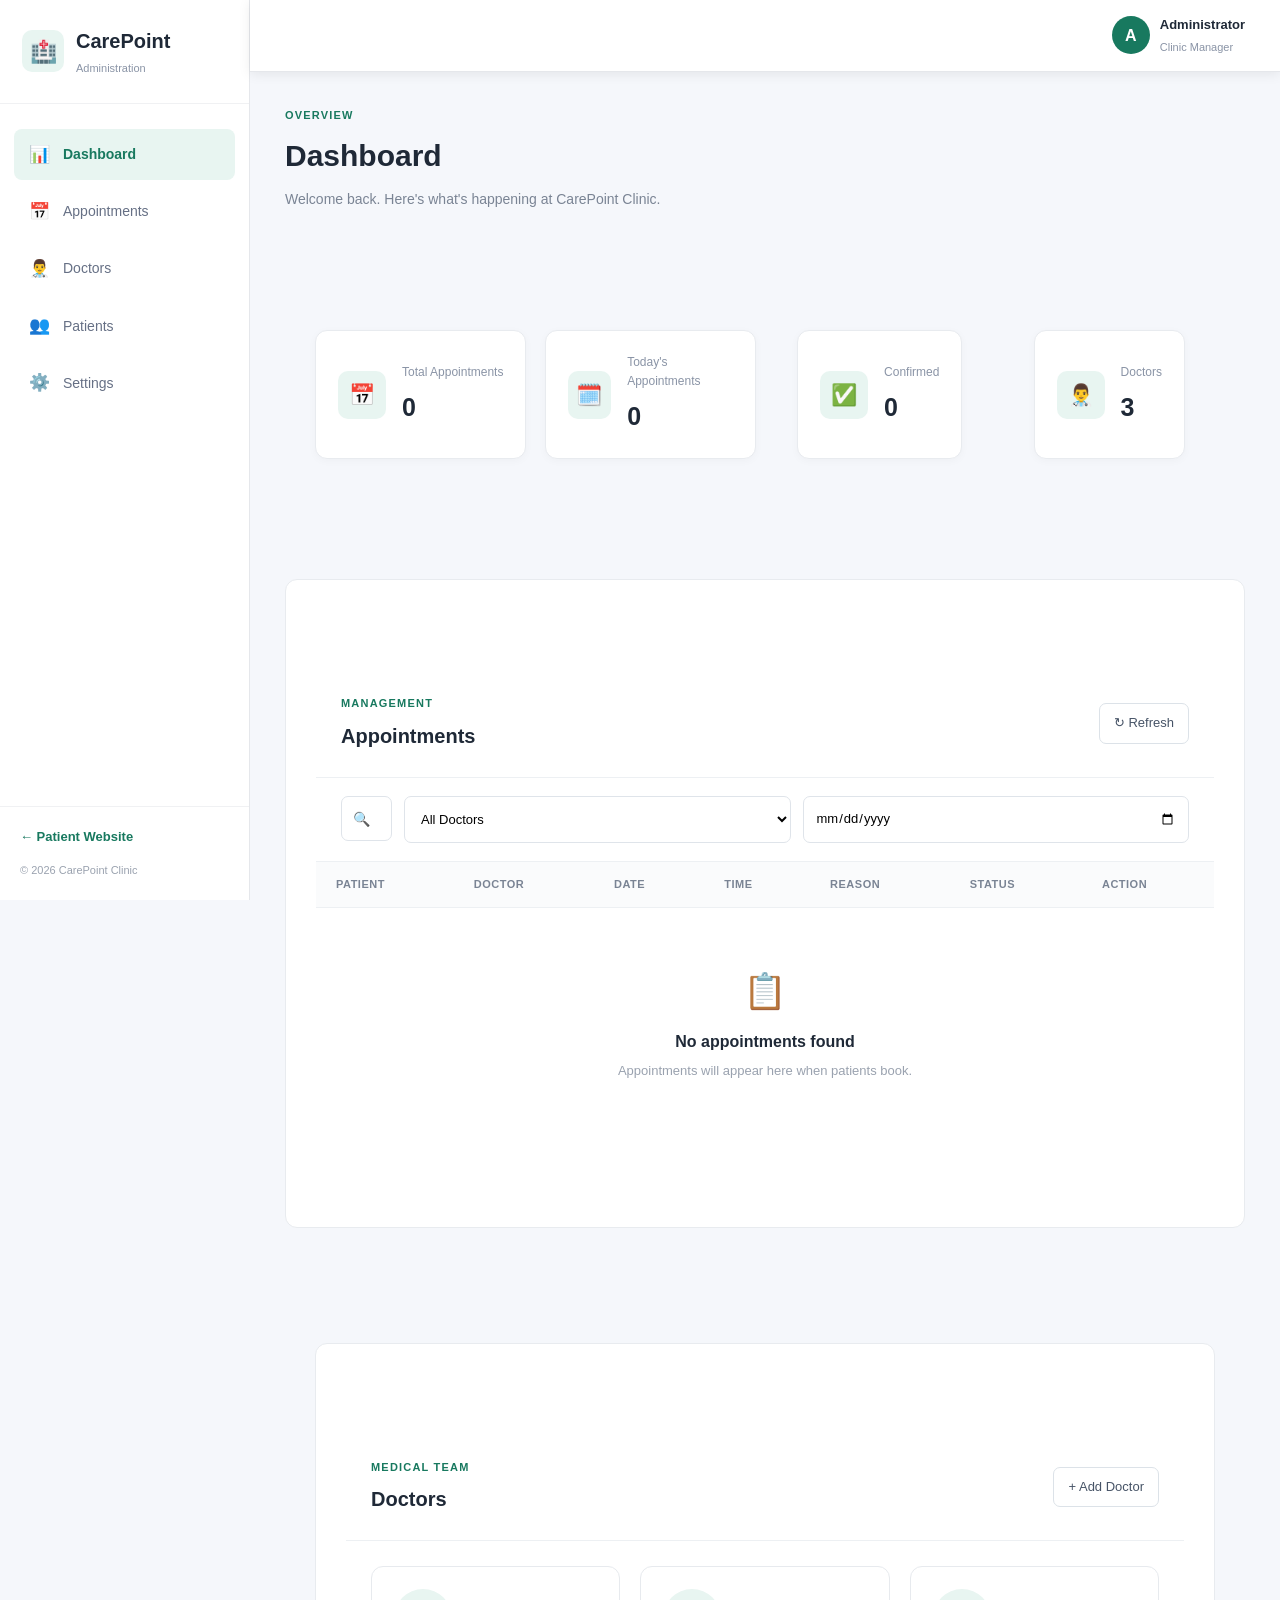
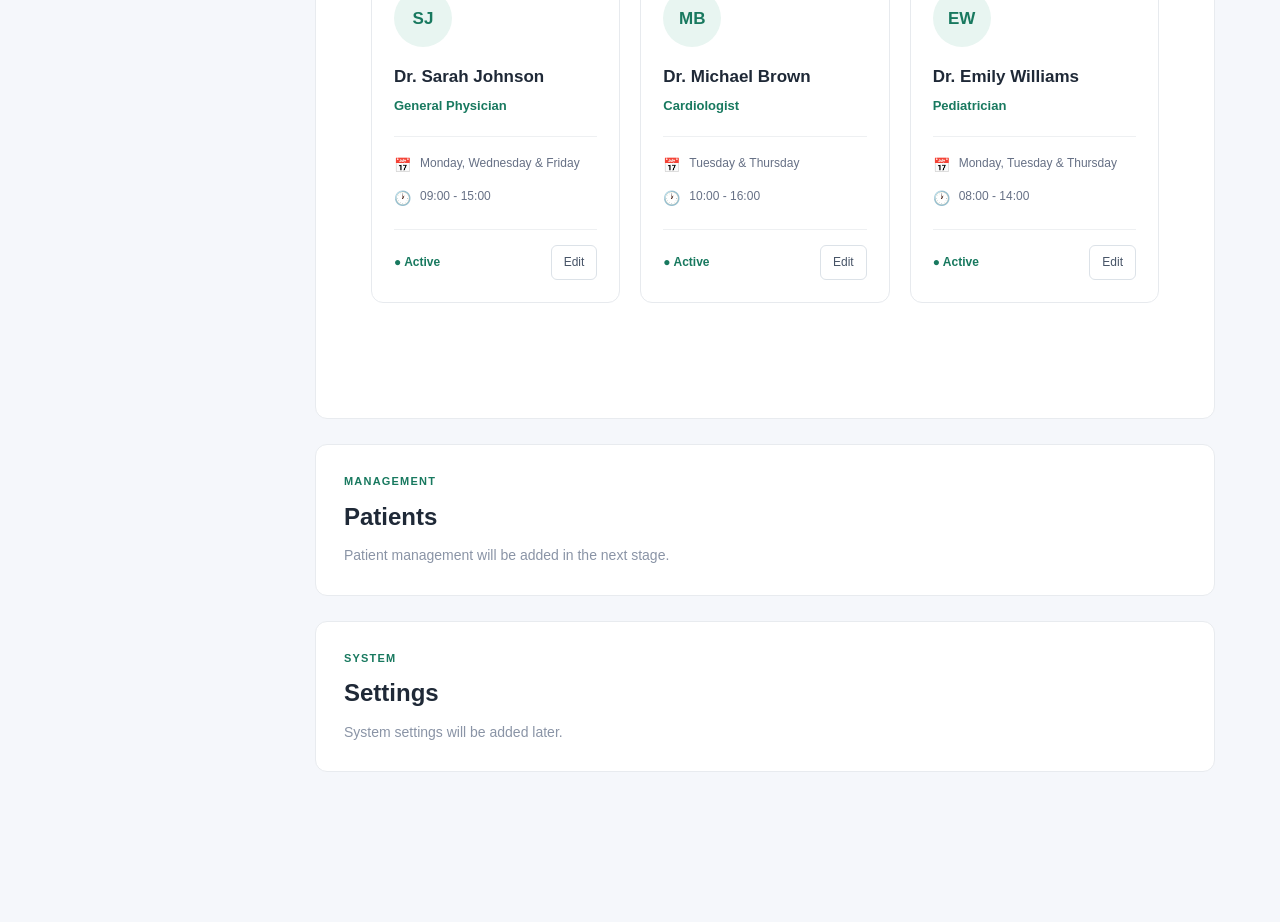
==== commit ab4879ea: "Add doctor management UI" ====
--- a/admin.html
+++ b/admin.html
@@ -535,22 +535,274 @@
                 =================================== -->
 
                 <section
-                    id="doctors"
-                    class="admin-panel admin-coming-soon"
-                >
-
-                    <p class="admin-label">
-                        MANAGEMENT
-                    </p>
-
-                    <h2>
-                        Doctors
-                    </h2>
+                    <!-- ==================================
+     DOCTORS MANAGEMENT
+=================================== -->
+
+<section
+    id="doctors"
+    class="admin-panel"
+>
+
+    <div class="admin-panel-header">
+
+        <div>
+
+            <p class="admin-label">
+                MEDICAL TEAM
+            </p>
+
+            <h2>
+                Doctors
+            </h2>
+
+        </div>
+
+
+        <button
+            id="add-doctor-btn"
+            class="admin-refresh-btn"
+            type="button"
+        >
+            + Add Doctor
+        </button>
+
+    </div>
+
+
+    <!-- DOCTORS GRID -->
+
+    <div
+        id="doctors-grid"
+        class="admin-doctors-grid"
+    >
+
+
+        <!-- DR SARAH -->
+
+        <div
+            class="admin-doctor-card"
+            data-doctor="Dr. Sarah Johnson"
+        >
+
+            <div class="admin-doctor-avatar">
+                SJ
+            </div>
+
+
+            <div class="admin-doctor-info">
+
+                <h3>
+                    Dr. Sarah Johnson
+                </h3>
+
+                <p>
+                    General Physician
+                </p>
+
+            </div>
+
+
+            <div class="admin-doctor-details">
+
+                <div>
+
+                    <span>
+                        📅
+                    </span>
 
                     <p>
-                        Doctor management will be added
-                        in the next stage.
-                    </p>
+                        Monday, Wednesday & Friday
+                    </p>
+
+                </div>
+
+
+                <div>
+
+                    <span>
+                        🕐
+                    </span>
+
+                    <p>
+                        09:00 - 15:00
+                    </p>
+
+                </div>
+
+            </div>
+
+
+            <div class="admin-doctor-footer">
+
+                <span class="doctor-active">
+                    ● Active
+                </span>
+
+                <button
+                    class="edit-doctor-btn"
+                    type="button"
+                    data-doctor="Dr. Sarah Johnson"
+                >
+                    Edit
+                </button>
+
+            </div>
+
+        </div>
+
+
+
+        <!-- DR MICHAEL -->
+
+        <div
+            class="admin-doctor-card"
+            data-doctor="Dr. Michael Brown"
+        >
+
+            <div class="admin-doctor-avatar">
+                MB
+            </div>
+
+
+            <div class="admin-doctor-info">
+
+                <h3>
+                    Dr. Michael Brown
+                </h3>
+
+                <p>
+                    Cardiologist
+                </p>
+
+            </div>
+
+
+            <div class="admin-doctor-details">
+
+                <div>
+
+                    <span>
+                        📅
+                    </span>
+
+                    <p>
+                        Tuesday & Thursday
+                    </p>
+
+                </div>
+
+
+                <div>
+
+                    <span>
+                        🕐
+                    </span>
+
+                    <p>
+                        10:00 - 16:00
+                    </p>
+
+                </div>
+
+            </div>
+
+
+            <div class="admin-doctor-footer">
+
+                <span class="doctor-active">
+                    ● Active
+                </span>
+
+                <button
+                    class="edit-doctor-btn"
+                    type="button"
+                    data-doctor="Dr. Michael Brown"
+                >
+                    Edit
+                </button>
+
+            </div>
+
+        </div>
+
+
+
+        <!-- DR EMILY -->
+
+        <div
+            class="admin-doctor-card"
+            data-doctor="Dr. Emily Williams"
+        >
+
+            <div class="admin-doctor-avatar">
+                EW
+            </div>
+
+
+            <div class="admin-doctor-info">
+
+                <h3>
+                    Dr. Emily Williams
+                </h3>
+
+                <p>
+                    Pediatrician
+                </p>
+
+            </div>
+
+
+            <div class="admin-doctor-details">
+
+                <div>
+
+                    <span>
+                        📅
+                    </span>
+
+                    <p>
+                        Monday, Tuesday & Thursday
+                    </p>
+
+                </div>
+
+
+                <div>
+
+                    <span>
+                        🕐
+                    </span>
+
+                    <p>
+                        08:00 - 14:00
+                    </p>
+
+                </div>
+
+            </div>
+
+
+            <div class="admin-doctor-footer">
+
+                <span class="doctor-active">
+                    ● Active
+                </span>
+
+                <button
+                    class="edit-doctor-btn"
+                    type="button"
+                    data-doctor="Dr. Emily Williams"
+                >
+                    Edit
+                </button>
+
+            </div>
+
+        </div>
+
+
+    </div>
 
                 </section>
 
--- a/style.css
+++ b/style.css
@@ -1938,4 +1938,241 @@
 
     }
 
+}/* =====================================================
+   DOCTORS MANAGEMENT
+   ===================================================== */
+
+.admin-doctors-grid {
+
+    padding: 25px;
+
+    display: grid;
+
+    grid-template-columns:
+        repeat(3, 1fr);
+
+    gap: 20px;
+
+}
+
+
+.admin-doctor-card {
+
+    border: 1px solid #e7eaee;
+
+    border-radius: 12px;
+
+    padding: 22px;
+
+    background: #ffffff;
+
+    transition:
+        transform 0.2s ease,
+        box-shadow 0.2s ease;
+
+}
+
+
+.admin-doctor-card:hover {
+
+    transform:
+        translateY(-3px);
+
+    box-shadow:
+        0 8px 25px rgba(
+            0,
+            0,
+            0,
+            0.06
+        );
+
+}
+
+
+.admin-doctor-avatar {
+
+    width: 58px;
+
+    height: 58px;
+
+    border-radius: 50%;
+
+    background: #e8f5f1;
+
+    color: #18795f;
+
+    display: flex;
+
+    align-items: center;
+
+    justify-content: center;
+
+    font-size: 17px;
+
+    font-weight: 700;
+
+    margin-bottom: 16px;
+
+}
+
+
+.admin-doctor-info h3 {
+
+    margin: 0;
+
+    font-size: 17px;
+
+}
+
+
+.admin-doctor-info p {
+
+    margin: 5px 0 0;
+
+    color: #18795f;
+
+    font-size: 13px;
+
+    font-weight: 600;
+
+}
+
+
+.admin-doctor-details {
+
+    margin-top: 20px;
+
+    padding-top: 17px;
+
+    border-top: 1px solid #eef0f2;
+
+}
+
+
+.admin-doctor-details div {
+
+    display: flex;
+
+    align-items: flex-start;
+
+    gap: 9px;
+
+    margin-bottom: 10px;
+
+}
+
+
+.admin-doctor-details div:last-child {
+
+    margin-bottom: 0;
+
+}
+
+
+.admin-doctor-details span {
+
+    font-size: 14px;
+
+}
+
+
+.admin-doctor-details p {
+
+    margin: 0;
+
+    color: #667085;
+
+    font-size: 12px;
+
+    line-height: 1.5;
+
+}
+
+
+.admin-doctor-footer {
+
+    margin-top: 20px;
+
+    padding-top: 15px;
+
+    border-top: 1px solid #eef0f2;
+
+    display: flex;
+
+    align-items: center;
+
+    justify-content: space-between;
+
+}
+
+
+.doctor-active {
+
+    color: #18795f;
+
+    font-size: 12px;
+
+    font-weight: 600;
+
+}
+
+
+.edit-doctor-btn {
+
+    border: 1px solid #dce2e8;
+
+    background: #ffffff;
+
+    color: #475467;
+
+    padding: 7px 12px;
+
+    border-radius: 6px;
+
+    cursor: pointer;
+
+    font-size: 12px;
+
+}
+
+
+.edit-doctor-btn:hover {
+
+    background: #f4f8f6;
+
+    color: #18795f;
+
+}
+
+
+/* =====================================================
+   DOCTOR RESPONSIVE
+   ===================================================== */
+
+@media (
+    max-width: 1100px
+) {
+
+    .admin-doctors-grid {
+
+        grid-template-columns:
+            repeat(2, 1fr);
+
+    }
+
+}
+
+
+@media (
+    max-width: 650px
+) {
+
+    .admin-doctors-grid {
+
+        grid-template-columns: 1fr;
+
+        padding: 18px;
+
+    }
+
 }
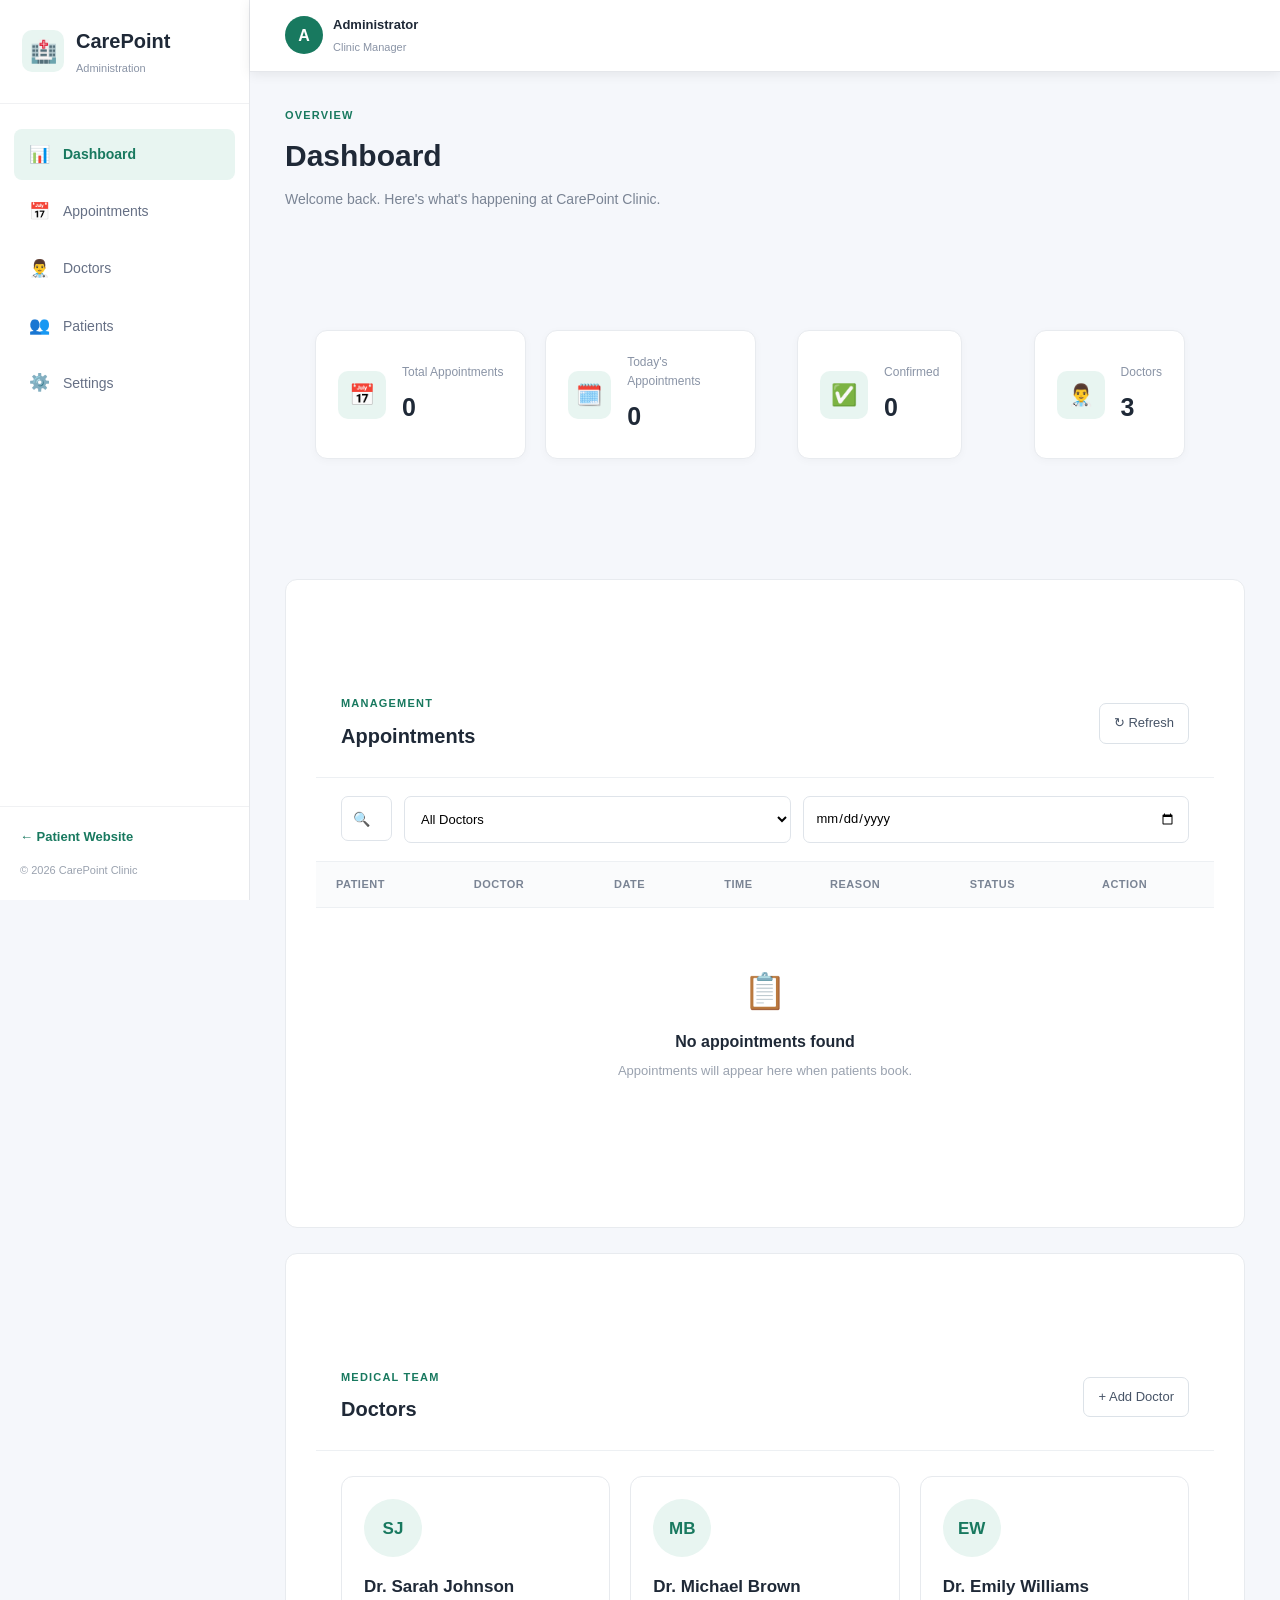
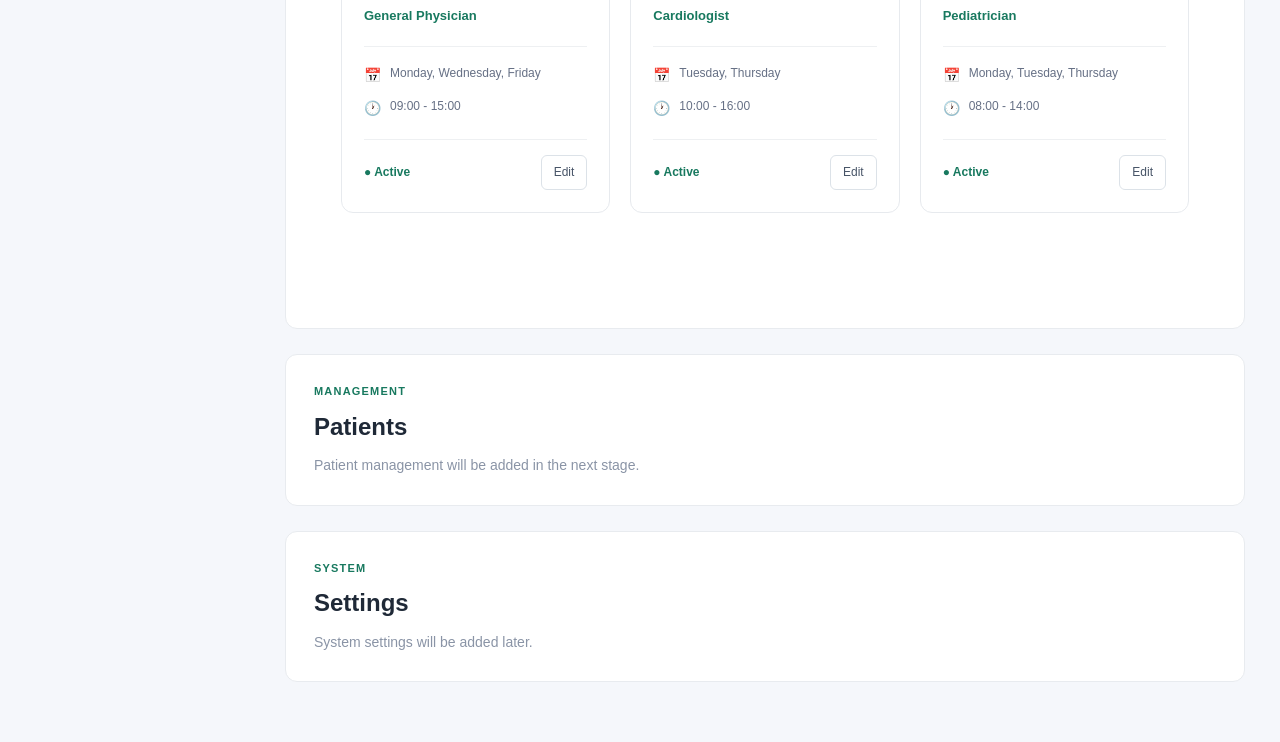
==== commit 2332e4f1: "Working admin dashboard with doctor edit" ====
--- a/admin.html
+++ b/admin.html
@@ -2,7 +2,6 @@
 <html lang="en">
 
 <head>
-
     <meta charset="UTF-8">
 
     <meta
@@ -10,36 +9,17 @@
         content="width=device-width, initial-scale=1.0"
     >
 
-    <title>
-        CarePoint Admin Dashboard
-    </title>
-
-    <link
-        rel="stylesheet"
-        href="style.css"
-    >
-
+    <title>CarePoint Admin Dashboard</title>
+
+    <link rel="stylesheet" href="style.css">
 </head>
 
-
 <body class="admin-page">
 
-
-    <!-- ==========================================
-         ADMIN LAYOUT
-    =========================================== -->
-
     <div class="admin-layout">
 
-
-        <!-- ======================================
-             SIDEBAR
-        ======================================= -->
-
+        <!-- SIDEBAR -->
         <aside class="admin-sidebar">
-
-
-            <!-- LOGO -->
 
             <div class="admin-logo">
 
@@ -48,101 +28,57 @@
                 </div>
 
                 <div>
-
-                    <h2>
-                        CarePoint
-                    </h2>
-
-                    <span>
-                        Administration
-                    </span>
-
+                    <h2>CarePoint</h2>
+                    <span>Administration</span>
                 </div>
 
             </div>
 
 
-
-            <!-- NAVIGATION -->
-
             <nav class="admin-nav">
-
 
                 <a
                     href="#dashboard"
                     class="admin-nav-link active"
                 >
-
-                    <span>
-                        📊
-                    </span>
-
+                    <span>📊</span>
                     Dashboard
-
                 </a>
-
 
                 <a
                     href="#appointments"
                     class="admin-nav-link"
                 >
-
-                    <span>
-                        📅
-                    </span>
-
+                    <span>📅</span>
                     Appointments
-
                 </a>
-
 
                 <a
                     href="#doctors"
                     class="admin-nav-link"
                 >
-
-                    <span>
-                        👨‍⚕️
-                    </span>
-
+                    <span>👨‍⚕️</span>
                     Doctors
-
                 </a>
-
 
                 <a
                     href="#patients"
                     class="admin-nav-link"
                 >
-
-                    <span>
-                        👥
-                    </span>
-
+                    <span>👥</span>
                     Patients
-
                 </a>
-
 
                 <a
                     href="#settings"
                     class="admin-nav-link"
                 >
-
-                    <span>
-                        ⚙️
-                    </span>
-
+                    <span>⚙️</span>
                     Settings
-
                 </a>
 
-
             </nav>
 
-
-
-            <!-- SIDEBAR BOTTOM -->
 
             <div class="admin-sidebar-bottom">
 
@@ -150,47 +86,28 @@
                     href="index.html"
                     class="patient-site-link"
                 >
-
                     ← Patient Website
-
                 </a>
 
-
-                <p>
-                    © 2026 CarePoint Clinic
-                </p>
+                <p>© 2026 CarePoint Clinic</p>
 
             </div>
 
-
         </aside>
 
 
-
-        <!-- ======================================
-             MAIN CONTENT
-        ======================================= -->
-
+        <!-- MAIN -->
         <main class="admin-main">
 
-
-            <!-- ==================================
-                 TOP BAR
-            =================================== -->
-
+            <!-- TOP BAR -->
             <header class="admin-topbar">
 
-
-                <div>
-
-                    <button
-                        class="mobile-menu-button"
-                        type="button"
-                    >
-                        ☰
-                    </button>
-
-                </div>
+                <button
+                    class="mobile-menu-button"
+                    type="button"
+                >
+                    ☰
+                </button>
 
 
                 <div class="admin-profile">
@@ -200,36 +117,21 @@
                     </div>
 
                     <div>
-
-                        <strong>
-                            Administrator
-                        </strong>
-
-                        <span>
-                            Clinic Manager
-                        </span>
-
-                    </div>
-
-                </div>
-
+                        <strong>Administrator</strong>
+                        <span>Clinic Manager</span>
+                    </div>
+
+                </div>
 
             </header>
 
-
-
-            <!-- ==================================
-                 DASHBOARD CONTENT
-            =================================== -->
 
             <div
                 id="dashboard"
                 class="admin-content"
             >
 
-
-                <!-- PAGE INTRO -->
-
+                <!-- WELCOME -->
                 <div class="admin-welcome">
 
                     <div>
@@ -238,9 +140,7 @@
                             OVERVIEW
                         </p>
 
-                        <h1>
-                            Dashboard
-                        </h1>
+                        <h1>Dashboard</h1>
 
                         <p>
                             Welcome back. Here's what's
@@ -252,15 +152,8 @@
                 </div>
 
 
-
-                <!-- ==================================
-                     STATISTICS
-                =================================== -->
-
+                <!-- STATISTICS -->
                 <section class="stats-grid">
-
-
-                    <!-- TOTAL -->
 
                     <div class="stat-card">
 
@@ -283,9 +176,6 @@
                     </div>
 
 
-
-                    <!-- TODAY -->
-
                     <div class="stat-card">
 
                         <div class="stat-card-icon">
@@ -307,9 +197,6 @@
                     </div>
 
 
-
-                    <!-- CONFIRMED -->
-
                     <div class="stat-card">
 
                         <div class="stat-card-icon">
@@ -331,9 +218,6 @@
                     </div>
 
 
-
-                    <!-- DOCTORS -->
-
                     <div class="stat-card">
 
                         <div class="stat-card-icon">
@@ -346,7 +230,7 @@
                                 Doctors
                             </span>
 
-                            <h2>
+                            <h2 id="doctor-count">
                                 3
                             </h2>
 
@@ -354,23 +238,15 @@
 
                     </div>
 
-
                 </section>
 
 
-
-                <!-- ==================================
-                     APPOINTMENTS
-                =================================== -->
-
+                <!-- APPOINTMENTS -->
                 <section
                     id="appointments"
                     class="admin-panel"
                 >
 
-
-                    <!-- PANEL HEADER -->
-
                     <div class="admin-panel-header">
 
                         <div>
@@ -379,12 +255,9 @@
                                 MANAGEMENT
                             </p>
 
-                            <h2>
-                                Appointments
-                            </h2>
-
-                        </div>
-
+                            <h2>Appointments</h2>
+
+                        </div>
 
                         <button
                             id="refresh-appointments"
@@ -397,17 +270,12 @@
                     </div>
 
 
-
                     <!-- CONTROLS -->
-
                     <div class="admin-controls">
 
-
                         <div class="search-box">
 
-                            <span>
-                                🔍
-                            </span>
+                            <span>🔍</span>
 
                             <input
                                 type="text"
@@ -418,9 +286,7 @@
                         </div>
 
 
-                        <select
-                            id="doctor-filter"
-                        >
+                        <select id="doctor-filter">
 
                             <option value="">
                                 All Doctors
@@ -446,13 +312,10 @@
                             id="date-filter"
                         >
 
-
-                    </div>
-
-
-
-                    <!-- TABLE -->
-
+                    </div>
+
+
+                    <!-- APPOINTMENT TABLE -->
                     <div class="table-container">
 
                         <table>
@@ -461,43 +324,21 @@
 
                                 <tr>
 
-                                    <th>
-                                        Patient
-                                    </th>
-
-                                    <th>
-                                        Doctor
-                                    </th>
-
-                                    <th>
-                                        Date
-                                    </th>
-
-                                    <th>
-                                        Time
-                                    </th>
-
-                                    <th>
-                                        Reason
-                                    </th>
-
-                                    <th>
-                                        Status
-                                    </th>
-
-                                    <th>
-                                        Action
-                                    </th>
+                                    <th>Patient</th>
+                                    <th>Doctor</th>
+                                    <th>Date</th>
+                                    <th>Time</th>
+                                    <th>Reason</th>
+                                    <th>Status</th>
+                                    <th>Action</th>
 
                                 </tr>
 
                             </thead>
-
 
                             <tbody
                                 id="admin-appointments-list"
                             >
-
                             </tbody>
 
                         </table>
@@ -508,9 +349,7 @@
                             class="admin-empty"
                         >
 
-                            <div>
-                                📋
-                            </div>
+                            <div>📋</div>
 
                             <h3>
                                 No appointments found
@@ -525,293 +364,255 @@
 
                     </div>
 
-
                 </section>
 
 
-
-                <!-- ==================================
-                     DOCTORS
-                =================================== -->
-
+                <!-- DOCTORS -->
                 <section
-                    <!-- ==================================
-     DOCTORS MANAGEMENT
-=================================== -->
-
-<section
-    id="doctors"
-    class="admin-panel"
->
-
-    <div class="admin-panel-header">
-
-        <div>
-
-            <p class="admin-label">
-                MEDICAL TEAM
-            </p>
-
-            <h2>
-                Doctors
-            </h2>
-
-        </div>
-
-
-        <button
-            id="add-doctor-btn"
-            class="admin-refresh-btn"
-            type="button"
-        >
-            + Add Doctor
-        </button>
-
-    </div>
-
-
-    <!-- DOCTORS GRID -->
-
-    <div
-        id="doctors-grid"
-        class="admin-doctors-grid"
-    >
-
-
-        <!-- DR SARAH -->
-
-        <div
-            class="admin-doctor-card"
-            data-doctor="Dr. Sarah Johnson"
-        >
-
-            <div class="admin-doctor-avatar">
-                SJ
-            </div>
-
-
-            <div class="admin-doctor-info">
-
-                <h3>
-                    Dr. Sarah Johnson
-                </h3>
-
-                <p>
-                    General Physician
-                </p>
-
-            </div>
-
-
-            <div class="admin-doctor-details">
-
-                <div>
-
-                    <span>
-                        📅
-                    </span>
-
-                    <p>
-                        Monday, Wednesday & Friday
-                    </p>
-
-                </div>
-
-
-                <div>
-
-                    <span>
-                        🕐
-                    </span>
-
-                    <p>
-                        09:00 - 15:00
-                    </p>
-
-                </div>
-
-            </div>
-
-
-            <div class="admin-doctor-footer">
-
-                <span class="doctor-active">
-                    ● Active
-                </span>
-
-                <button
-                    class="edit-doctor-btn"
-                    type="button"
-                    data-doctor="Dr. Sarah Johnson"
-                >
-                    Edit
-                </button>
-
-            </div>
-
-        </div>
-
-
-
-        <!-- DR MICHAEL -->
-
-        <div
-            class="admin-doctor-card"
-            data-doctor="Dr. Michael Brown"
-        >
-
-            <div class="admin-doctor-avatar">
-                MB
-            </div>
-
-
-            <div class="admin-doctor-info">
-
-                <h3>
-                    Dr. Michael Brown
-                </h3>
-
-                <p>
-                    Cardiologist
-                </p>
-
-            </div>
-
-
-            <div class="admin-doctor-details">
-
-                <div>
-
-                    <span>
-                        📅
-                    </span>
-
-                    <p>
-                        Tuesday & Thursday
-                    </p>
-
-                </div>
-
-
-                <div>
-
-                    <span>
-                        🕐
-                    </span>
-
-                    <p>
-                        10:00 - 16:00
-                    </p>
-
-                </div>
-
-            </div>
-
-
-            <div class="admin-doctor-footer">
-
-                <span class="doctor-active">
-                    ● Active
-                </span>
-
-                <button
-                    class="edit-doctor-btn"
-                    type="button"
-                    data-doctor="Dr. Michael Brown"
-                >
-                    Edit
-                </button>
-
-            </div>
-
-        </div>
-
-
-
-        <!-- DR EMILY -->
-
-        <div
-            class="admin-doctor-card"
-            data-doctor="Dr. Emily Williams"
-        >
-
-            <div class="admin-doctor-avatar">
-                EW
-            </div>
-
-
-            <div class="admin-doctor-info">
-
-                <h3>
-                    Dr. Emily Williams
-                </h3>
-
-                <p>
-                    Pediatrician
-                </p>
-
-            </div>
-
-
-            <div class="admin-doctor-details">
-
-                <div>
-
-                    <span>
-                        📅
-                    </span>
-
-                    <p>
-                        Monday, Tuesday & Thursday
-                    </p>
-
-                </div>
-
-
-                <div>
-
-                    <span>
-                        🕐
-                    </span>
-
-                    <p>
-                        08:00 - 14:00
-                    </p>
-
-                </div>
-
-            </div>
-
-
-            <div class="admin-doctor-footer">
-
-                <span class="doctor-active">
-                    ● Active
-                </span>
-
-                <button
-                    class="edit-doctor-btn"
-                    type="button"
-                    data-doctor="Dr. Emily Williams"
-                >
-                    Edit
-                </button>
-
-            </div>
-
-        </div>
-
-
-    </div>
+                    id="doctors"
+                    class="admin-panel"
+                >
+
+                    <div class="admin-panel-header">
+
+                        <div>
+
+                            <p class="admin-label">
+                                MEDICAL TEAM
+                            </p>
+
+                            <h2>Doctors</h2>
+
+                        </div>
+
+                        <button
+                            id="add-doctor-btn"
+                            class="admin-refresh-btn"
+                            type="button"
+                        >
+                            + Add Doctor
+                        </button>
+
+                    </div>
+
+
+                    <div
+                        id="doctors-grid"
+                        class="admin-doctors-grid"
+                    >
+
+                        <!-- SARAH -->
+                        <div
+                            class="admin-doctor-card"
+                            data-doctor="Dr. Sarah Johnson"
+                        >
+
+                            <div class="admin-doctor-avatar">
+                                SJ
+                            </div>
+
+
+                            <div class="admin-doctor-info">
+
+                                <h3>
+                                    Dr. Sarah Johnson
+                                </h3>
+
+                                <p>
+                                    General Physician
+                                </p>
+
+                            </div>
+
+
+                            <div class="admin-doctor-details">
+
+                                <div>
+
+                                    <span>📅</span>
+
+                                    <p>
+                                        Monday, Wednesday & Friday
+                                    </p>
+
+                                </div>
+
+
+                                <div>
+
+                                    <span>🕐</span>
+
+                                    <p>
+                                        09:00 - 15:00
+                                    </p>
+
+                                </div>
+
+                            </div>
+
+
+                            <div class="admin-doctor-footer">
+
+                                <span class="doctor-active">
+                                    ● Active
+                                </span>
+
+                                <button
+                                    type="button"
+                                    class="edit-doctor-btn"
+                                    data-doctor="Dr. Sarah Johnson"
+                                >
+                                    Edit
+                                </button>
+
+                            </div>
+
+                        </div>
+
+
+                        <!-- MICHAEL -->
+                        <div
+                            class="admin-doctor-card"
+                            data-doctor="Dr. Michael Brown"
+                        >
+
+                            <div class="admin-doctor-avatar">
+                                MB
+                            </div>
+
+
+                            <div class="admin-doctor-info">
+
+                                <h3>
+                                    Dr. Michael Brown
+                                </h3>
+
+                                <p>
+                                    Cardiologist
+                                </p>
+
+                            </div>
+
+
+                            <div class="admin-doctor-details">
+
+                                <div>
+
+                                    <span>📅</span>
+
+                                    <p>
+                                        Tuesday & Thursday
+                                    </p>
+
+                                </div>
+
+
+                                <div>
+
+                                    <span>🕐</span>
+
+                                    <p>
+                                        10:00 - 16:00
+                                    </p>
+
+                                </div>
+
+                            </div>
+
+
+                            <div class="admin-doctor-footer">
+
+                                <span class="doctor-active">
+                                    ● Active
+                                </span>
+
+                                <button
+                                    type="button"
+                                    class="edit-doctor-btn"
+                                    data-doctor="Dr. Michael Brown"
+                                >
+                                    Edit
+                                </button>
+
+                            </div>
+
+                        </div>
+
+
+                        <!-- EMILY -->
+                        <div
+                            class="admin-doctor-card"
+                            data-doctor="Dr. Emily Williams"
+                        >
+
+                            <div class="admin-doctor-avatar">
+                                EW
+                            </div>
+
+
+                            <div class="admin-doctor-info">
+
+                                <h3>
+                                    Dr. Emily Williams
+                                </h3>
+
+                                <p>
+                                    Pediatrician
+                                </p>
+
+                            </div>
+
+
+                            <div class="admin-doctor-details">
+
+                                <div>
+
+                                    <span>📅</span>
+
+                                    <p>
+                                        Monday, Tuesday & Thursday
+                                    </p>
+
+                                </div>
+
+
+                                <div>
+
+                                    <span>🕐</span>
+
+                                    <p>
+                                        08:00 - 14:00
+                                    </p>
+
+                                </div>
+
+                            </div>
+
+
+                            <div class="admin-doctor-footer">
+
+                                <span class="doctor-active">
+                                    ● Active
+                                </span>
+
+                                <button
+                                    type="button"
+                                    class="edit-doctor-btn"
+                                    data-doctor="Dr. Emily Williams"
+                                >
+                                    Edit
+                                </button>
+
+                            </div>
+
+                        </div>
+
+                    </div>
 
                 </section>
 
 
-
-                <!-- ==================================
-                     PATIENTS
-                =================================== -->
-
+                <!-- PATIENTS -->
                 <section
                     id="patients"
                     class="admin-panel admin-coming-soon"
@@ -821,9 +622,7 @@
                         MANAGEMENT
                     </p>
 
-                    <h2>
-                        Patients
-                    </h2>
+                    <h2>Patients</h2>
 
                     <p>
                         Patient management will be added
@@ -833,11 +632,7 @@
                 </section>
 
 
-
-                <!-- ==================================
-                     SETTINGS
-                =================================== -->
-
+                <!-- SETTINGS -->
                 <section
                     id="settings"
                     class="admin-panel admin-coming-soon"
@@ -847,9 +642,7 @@
                         SYSTEM
                     </p>
 
-                    <h2>
-                        Settings
-                    </h2>
+                    <h2>Settings</h2>
 
                     <p>
                         System settings will be added
@@ -858,20 +651,206 @@
 
                 </section>
 
-
             </div>
 
-
         </main>
 
-
     </div>
 
 
-
-    <!-- ==========================================
-         JAVASCRIPT
-    =========================================== -->
+    <!-- EDIT DOCTOR MODAL -->
+    <div
+        id="doctor-modal"
+        class="doctor-modal"
+    >
+
+        <div class="doctor-modal-content">
+
+            <div class="doctor-modal-header">
+
+                <div>
+
+                    <p class="admin-label">
+                        MEDICAL TEAM
+                    </p>
+
+                    <h2>
+                        Edit Doctor
+                    </h2>
+
+                </div>
+
+
+                <button
+                    type="button"
+                    id="close-doctor-modal"
+                    class="doctor-modal-close"
+                >
+                    ×
+                </button>
+
+            </div>
+
+
+            <form id="edit-doctor-form">
+
+                <div class="form-group">
+
+                    <label for="edit-doctor-name">
+                        Doctor Name
+                    </label>
+
+                    <input
+                        type="text"
+                        id="edit-doctor-name"
+                        required
+                    >
+
+                </div>
+
+
+                <div class="form-group">
+
+                    <label for="edit-doctor-specialty">
+                        Specialty
+                    </label>
+
+                    <input
+                        type="text"
+                        id="edit-doctor-specialty"
+                        required
+                    >
+
+                </div>
+
+
+                <div class="form-group">
+
+                    <label>
+                        Working Days
+                    </label>
+
+                    <div class="doctor-days">
+
+                        <label>
+                            <input
+                                type="checkbox"
+                                class="doctor-day"
+                                value="Monday"
+                            >
+                            Monday
+                        </label>
+
+                        <label>
+                            <input
+                                type="checkbox"
+                                class="doctor-day"
+                                value="Tuesday"
+                            >
+                            Tuesday
+                        </label>
+
+                        <label>
+                            <input
+                                type="checkbox"
+                                class="doctor-day"
+                                value="Wednesday"
+                            >
+                            Wednesday
+                        </label>
+
+                        <label>
+                            <input
+                                type="checkbox"
+                                class="doctor-day"
+                                value="Thursday"
+                            >
+                            Thursday
+                        </label>
+
+                        <label>
+                            <input
+                                type="checkbox"
+                                class="doctor-day"
+                                value="Friday"
+                            >
+                            Friday
+                        </label>
+
+                        <label>
+                            <input
+                                type="checkbox"
+                                class="doctor-day"
+                                value="Saturday"
+                            >
+                            Saturday
+                        </label>
+
+                    </div>
+
+                </div>
+
+
+                <div class="doctor-time-grid">
+
+                    <div class="form-group">
+
+                        <label for="edit-start-time">
+                            Start Time
+                        </label>
+
+                        <input
+                            type="time"
+                            id="edit-start-time"
+                            required
+                        >
+
+                    </div>
+
+
+                    <div class="form-group">
+
+                        <label for="edit-end-time">
+                            End Time
+                        </label>
+
+                        <input
+                            type="time"
+                            id="edit-end-time"
+                            required
+                        >
+
+                    </div>
+
+                </div>
+
+
+                <div class="doctor-modal-actions">
+
+                    <button
+                        type="button"
+                        id="cancel-doctor-edit"
+                        class="admin-cancel-btn"
+                    >
+                        Cancel
+                    </button>
+
+
+                    <button
+                        type="submit"
+                        class="admin-save-btn"
+                    >
+                        Save Changes
+                    </button>
+
+                </div>
+
+            </form>
+
+        </div>
+
+    </div>
+
 
     <script src="admin.js"></script>
 
--- a/style.css
+++ b/style.css
@@ -2175,4 +2175,297 @@
 
     }
 
+}/* =====================================================
+   EDIT DOCTOR MODAL
+   ===================================================== */
+
+.doctor-modal {
+
+    display: none;
+
+    position: fixed;
+
+    inset: 0;
+
+    background: rgba(15, 23, 42, 0.5);
+
+    align-items: center;
+
+    justify-content: center;
+
+    padding: 20px;
+
+    z-index: 1000;
+
+}
+
+
+.doctor-modal.show {
+
+    display: flex;
+
+}
+
+
+.doctor-modal-content {
+
+    width: 100%;
+
+    max-width: 600px;
+
+    background: #ffffff;
+
+    border-radius: 14px;
+
+    box-shadow:
+        0 20px 60px rgba(
+            0,
+            0,
+            0,
+            0.15
+        );
+
+    overflow: hidden;
+
+}
+
+
+.doctor-modal-header {
+
+    padding: 24px;
+
+    display: flex;
+
+    align-items: flex-start;
+
+    justify-content: space-between;
+
+    border-bottom: 1px solid #edf0f3;
+
+}
+
+
+.doctor-modal-header h2 {
+
+    margin: 0;
+
+    font-size: 21px;
+
+}
+
+
+.close-doctor-modal {
+
+    border: none;
+
+    background: transparent;
+
+    font-size: 28px;
+
+    line-height: 1;
+
+    color: #667085;
+
+    cursor: pointer;
+
+}
+
+
+.close-doctor-modal:hover {
+
+    color: #1f2937;
+
+}
+
+
+#edit-doctor-form {
+
+    padding: 25px;
+
+}
+
+
+.doctor-form-group {
+
+    margin-bottom: 20px;
+
+}
+
+
+.doctor-form-group label {
+
+    display: block;
+
+    margin-bottom: 7px;
+
+    color: #344054;
+
+    font-size: 13px;
+
+    font-weight: 600;
+
+}
+
+
+.doctor-form-group input {
+
+    width: 100%;
+
+    box-sizing: border-box;
+
+    padding: 11px 12px;
+
+    border: 1px solid #dfe4ea;
+
+    border-radius: 7px;
+
+    outline: none;
+
+    font-size: 13px;
+
+}
+
+
+.doctor-form-group input:focus {
+
+    border-color: #18795f;
+
+    box-shadow:
+        0 0 0 3px rgba(
+            24,
+            121,
+            95,
+            0.08
+        );
+
+}
+
+
+.doctor-days {
+
+    display: grid;
+
+    grid-template-columns:
+        repeat(3, 1fr);
+
+    gap: 10px;
+
+}
+
+
+.doctor-days label {
+
+    display: flex;
+
+    align-items: center;
+
+    gap: 7px;
+
+    padding: 9px;
+
+    border: 1px solid #e4e7ec;
+
+    border-radius: 7px;
+
+    font-size: 12px;
+
+    font-weight: 500;
+
+    cursor: pointer;
+
+}
+
+
+.doctor-days input {
+
+    width: auto;
+
+}
+
+
+.doctor-time-row {
+
+    display: grid;
+
+    grid-template-columns:
+        1fr 1fr;
+
+    gap: 15px;
+
+}
+
+
+.doctor-modal-actions {
+
+    display: flex;
+
+    justify-content: flex-end;
+
+    gap: 10px;
+
+    padding-top: 5px;
+
+}
+
+
+.doctor-cancel-btn {
+
+    padding: 10px 16px;
+
+    border: 1px solid #dfe4ea;
+
+    border-radius: 7px;
+
+    background: #ffffff;
+
+    color: #475467;
+
+    cursor: pointer;
+
+}
+
+
+.doctor-save-btn {
+
+    padding: 10px 18px;
+
+    border: none;
+
+    border-radius: 7px;
+
+    background: #18795f;
+
+    color: #ffffff;
+
+    cursor: pointer;
+
+    font-weight: 600;
+
+}
+
+
+.doctor-save-btn:hover {
+
+    opacity: 0.9;
+
+}
+
+
+@media (max-width: 600px) {
+
+    .doctor-days {
+
+        grid-template-columns: 1fr 1fr;
+
+    }
+
+
+    .doctor-time-row {
+
+        grid-template-columns: 1fr;
+
+        gap: 0;
+
+    }
+
 }
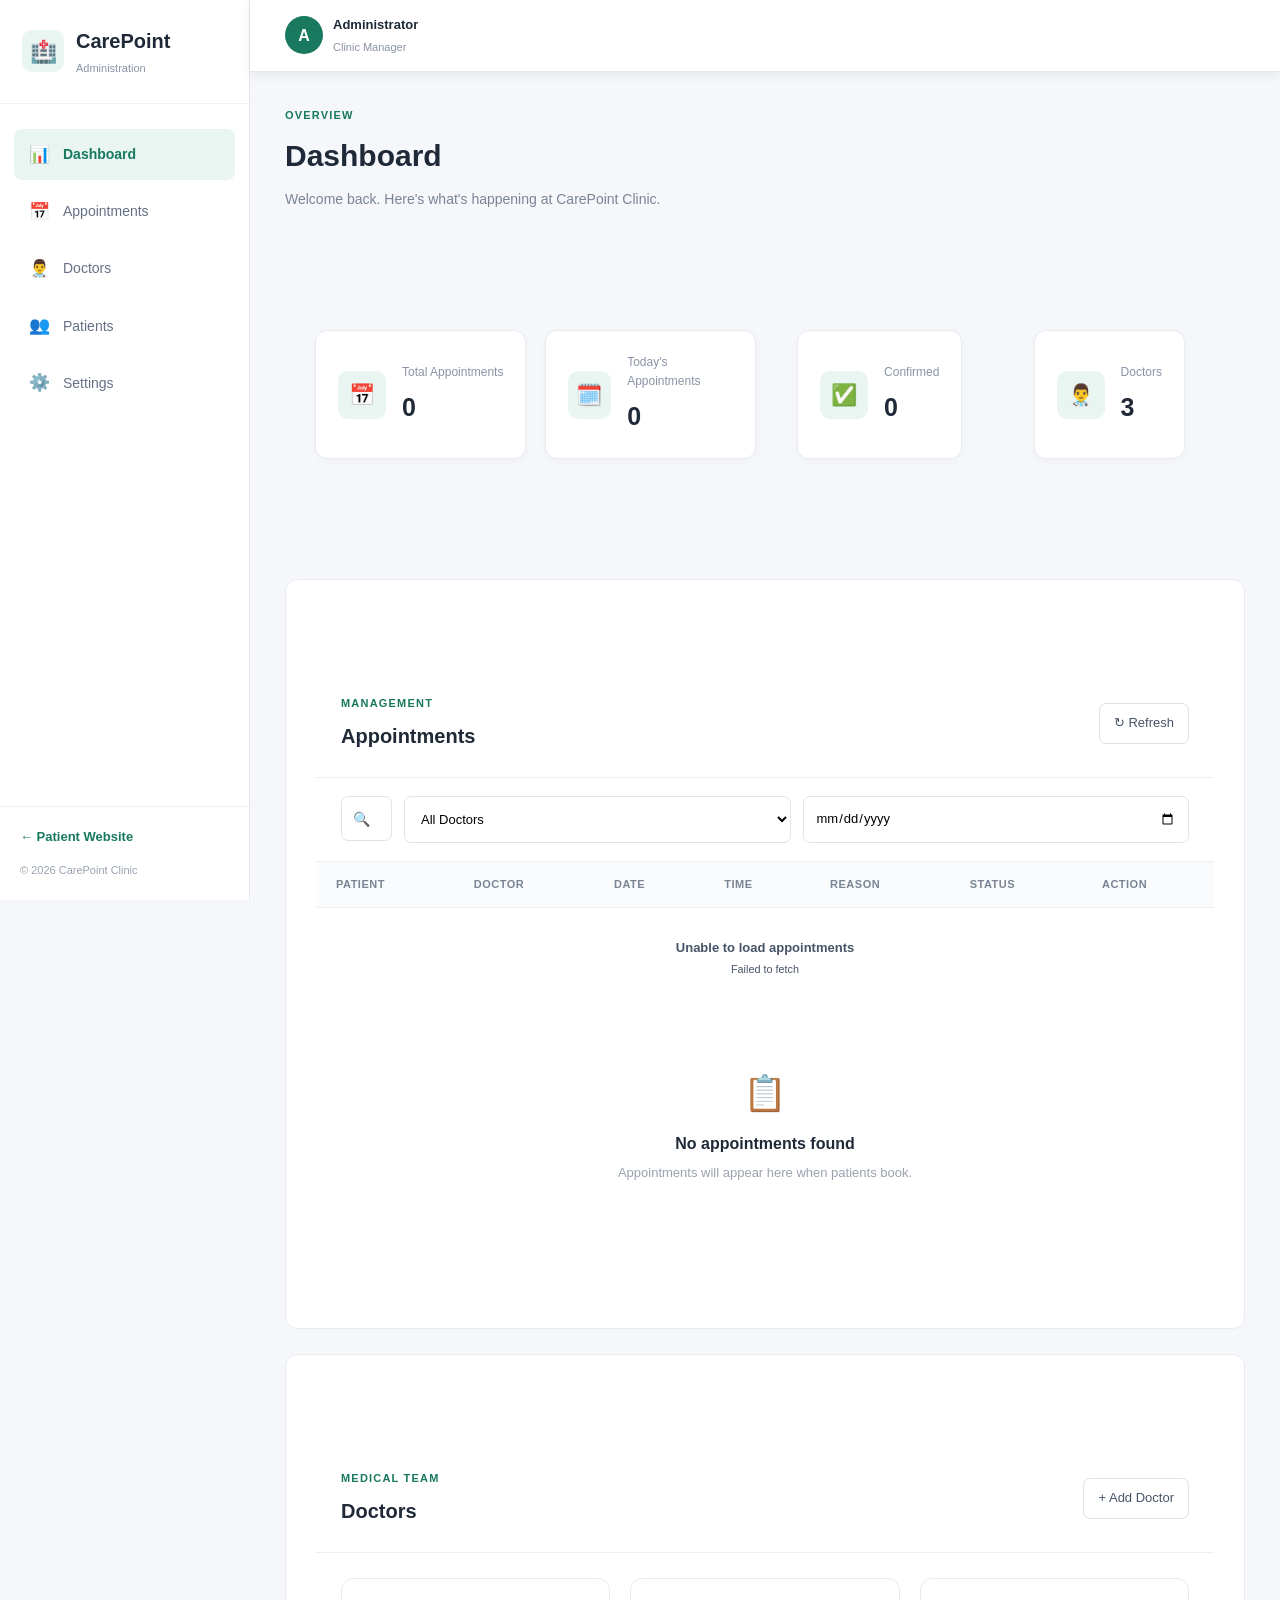
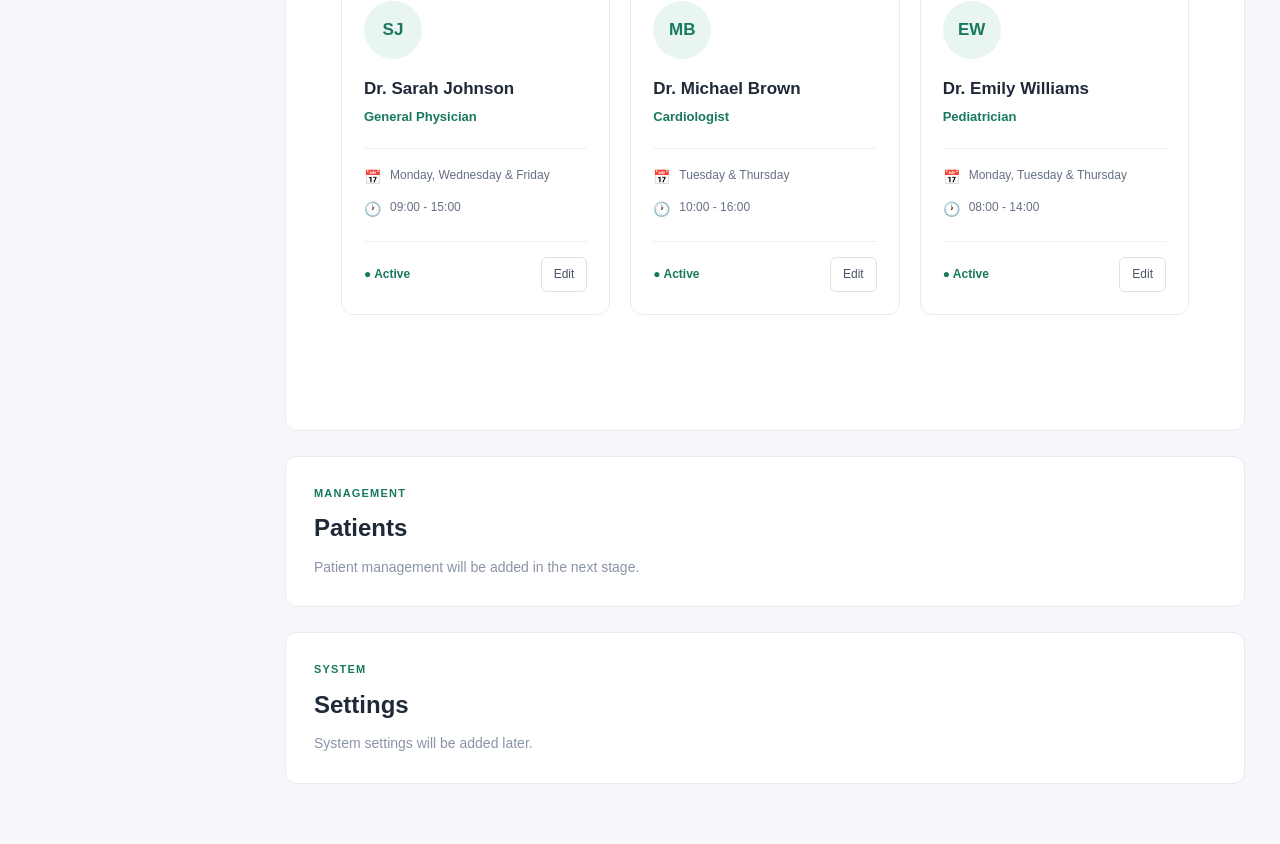
==== commit 0888e5be: "Connect frontend to live backend" ====
--- a/admin.html
+++ b/admin.html
@@ -850,7 +850,223 @@
         </div>
 
     </div>
-
+<!-- ==========================================
+     ADD DOCTOR MODAL
+=========================================== -->
+
+<div
+    id="add-doctor-modal"
+    class="doctor-modal"
+>
+
+    <div class="doctor-modal-content">
+
+        <!-- MODAL HEADER -->
+
+        <div class="doctor-modal-header">
+
+            <div>
+
+                <p class="admin-label">
+                    MEDICAL TEAM
+                </p>
+
+                <h2>
+                    Add Doctor
+                </h2>
+
+            </div>
+
+
+            <button
+                type="button"
+                id="close-add-doctor-modal"
+                class="doctor-modal-close"
+            >
+                ×
+            </button>
+
+        </div>
+
+
+        <!-- FORM -->
+
+        <form id="add-doctor-form">
+
+            <!-- NAME -->
+
+            <div class="form-group">
+
+                <label for="add-doctor-name">
+                    Doctor Name
+                </label>
+
+                <input
+                    type="text"
+                    id="add-doctor-name"
+                    placeholder="e.g. Dr. John Smith"
+                    required
+                >
+
+            </div>
+
+
+            <!-- SPECIALTY -->
+
+            <div class="form-group">
+
+                <label for="add-doctor-specialty">
+                    Specialty
+                </label>
+
+                <input
+                    type="text"
+                    id="add-doctor-specialty"
+                    placeholder="e.g. Dermatologist"
+                    required
+                >
+
+            </div>
+
+
+            <!-- WORKING DAYS -->
+
+            <div class="form-group">
+
+                <label>
+                    Working Days
+                </label>
+
+
+                <div class="doctor-days">
+
+                    <label>
+                        <input
+                            type="checkbox"
+                            class="add-doctor-day"
+                            value="Monday"
+                        >
+                        Monday
+                    </label>
+
+
+                    <label>
+                        <input
+                            type="checkbox"
+                            class="add-doctor-day"
+                            value="Tuesday"
+                        >
+                        Tuesday
+                    </label>
+
+
+                    <label>
+                        <input
+                            type="checkbox"
+                            class="add-doctor-day"
+                            value="Wednesday"
+                        >
+                        Wednesday
+                    </label>
+
+
+                    <label>
+                        <input
+                            type="checkbox"
+                            class="add-doctor-day"
+                            value="Thursday"
+                        >
+                        Thursday
+                    </label>
+
+
+                    <label>
+                        <input
+                            type="checkbox"
+                            class="add-doctor-day"
+                            value="Friday"
+                        >
+                        Friday
+                    </label>
+
+
+                    <label>
+                        <input
+                            type="checkbox"
+                            class="add-doctor-day"
+                            value="Saturday"
+                        >
+                        Saturday
+                    </label>
+
+                </div>
+
+            </div>
+
+
+            <!-- WORKING HOURS -->
+
+            <div class="doctor-time-grid">
+
+                <div class="form-group">
+
+                    <label for="add-start-time">
+                        Start Time
+                    </label>
+
+                    <input
+                        type="time"
+                        id="add-start-time"
+                        required
+                    >
+
+                </div>
+
+
+                <div class="form-group">
+
+                    <label for="add-end-time">
+                        End Time
+                    </label>
+
+                    <input
+                        type="time"
+                        id="add-end-time"
+                        required
+                    >
+
+                </div>
+
+            </div>
+
+
+            <!-- ACTIONS -->
+
+            <div class="doctor-modal-actions">
+
+                <button
+                    type="button"
+                    id="cancel-add-doctor"
+                    class="admin-cancel-btn"
+                >
+                    Cancel
+                </button>
+
+
+                <button
+                    type="submit"
+                    class="admin-save-btn"
+                >
+                    Add Doctor
+                </button>
+
+            </div>
+
+        </form>
+
+    </div>
+
+</div>
 
     <script src="admin.js"></script>
 
